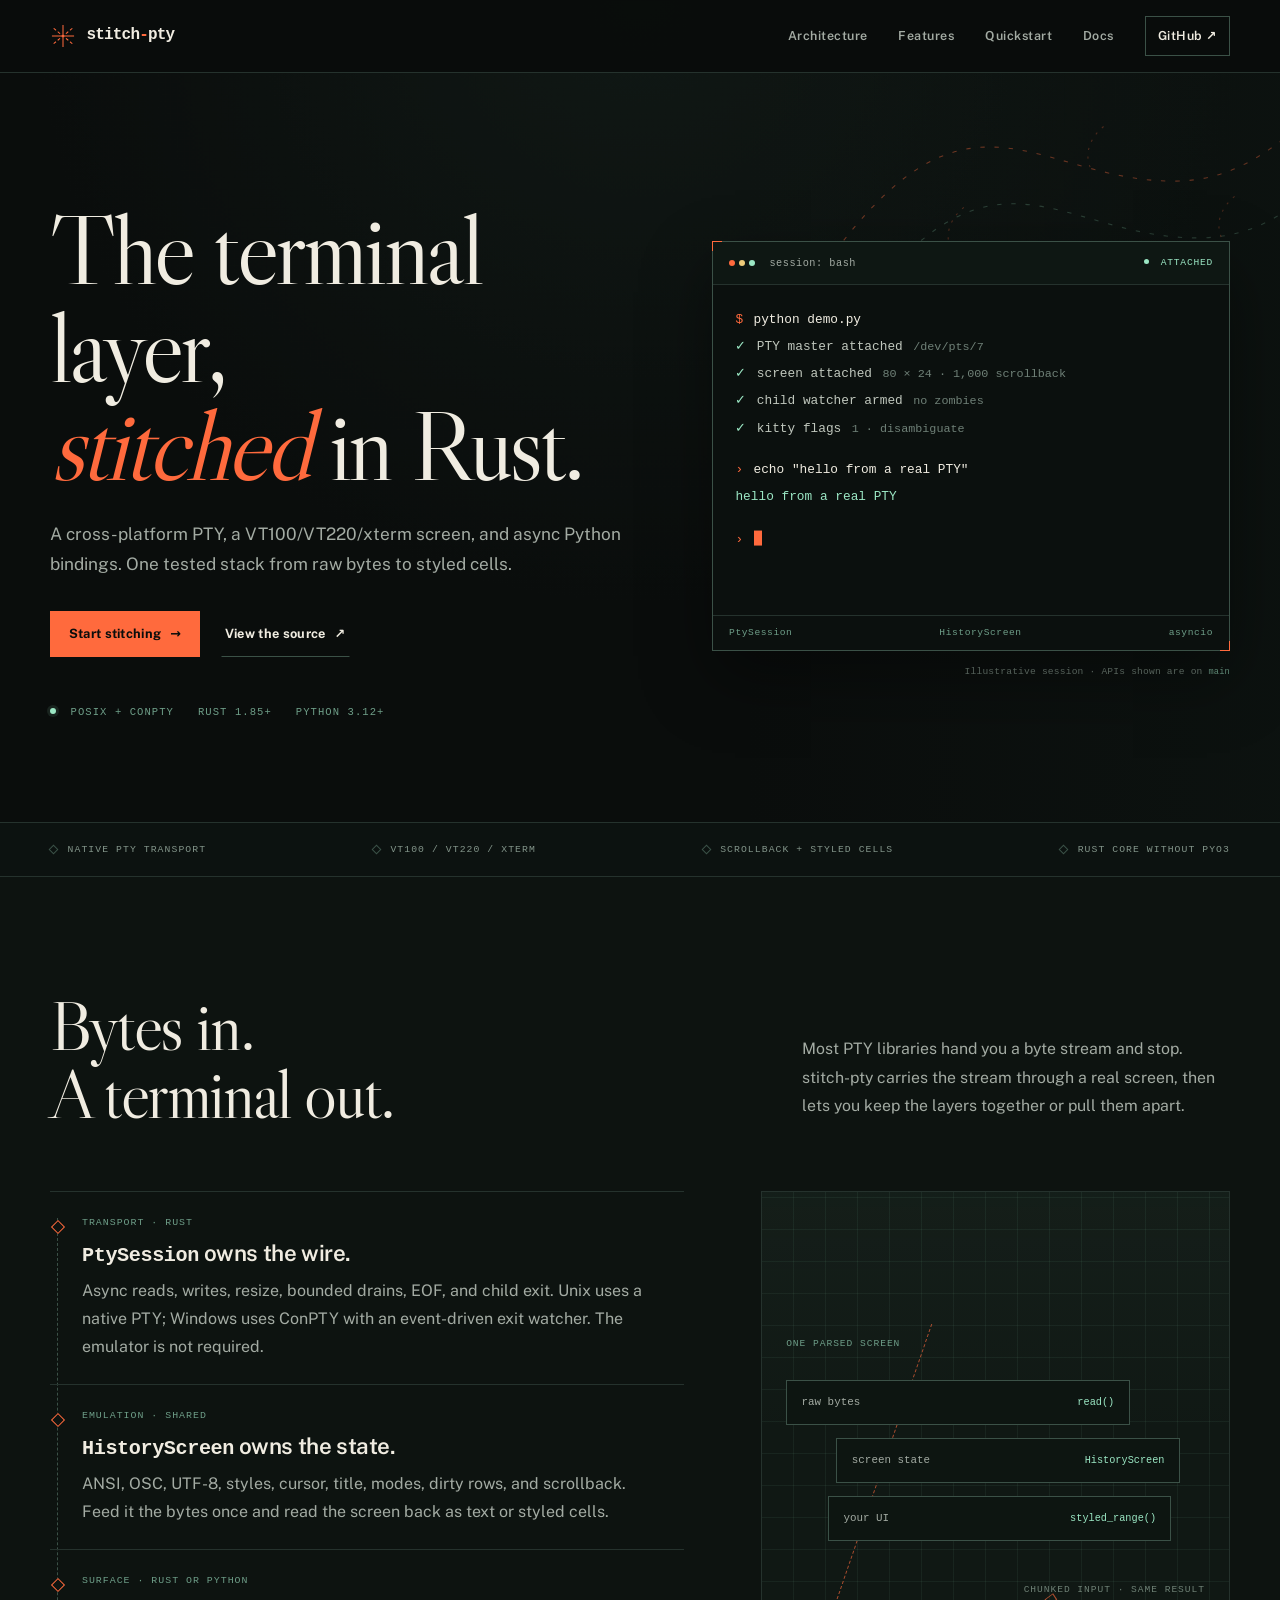
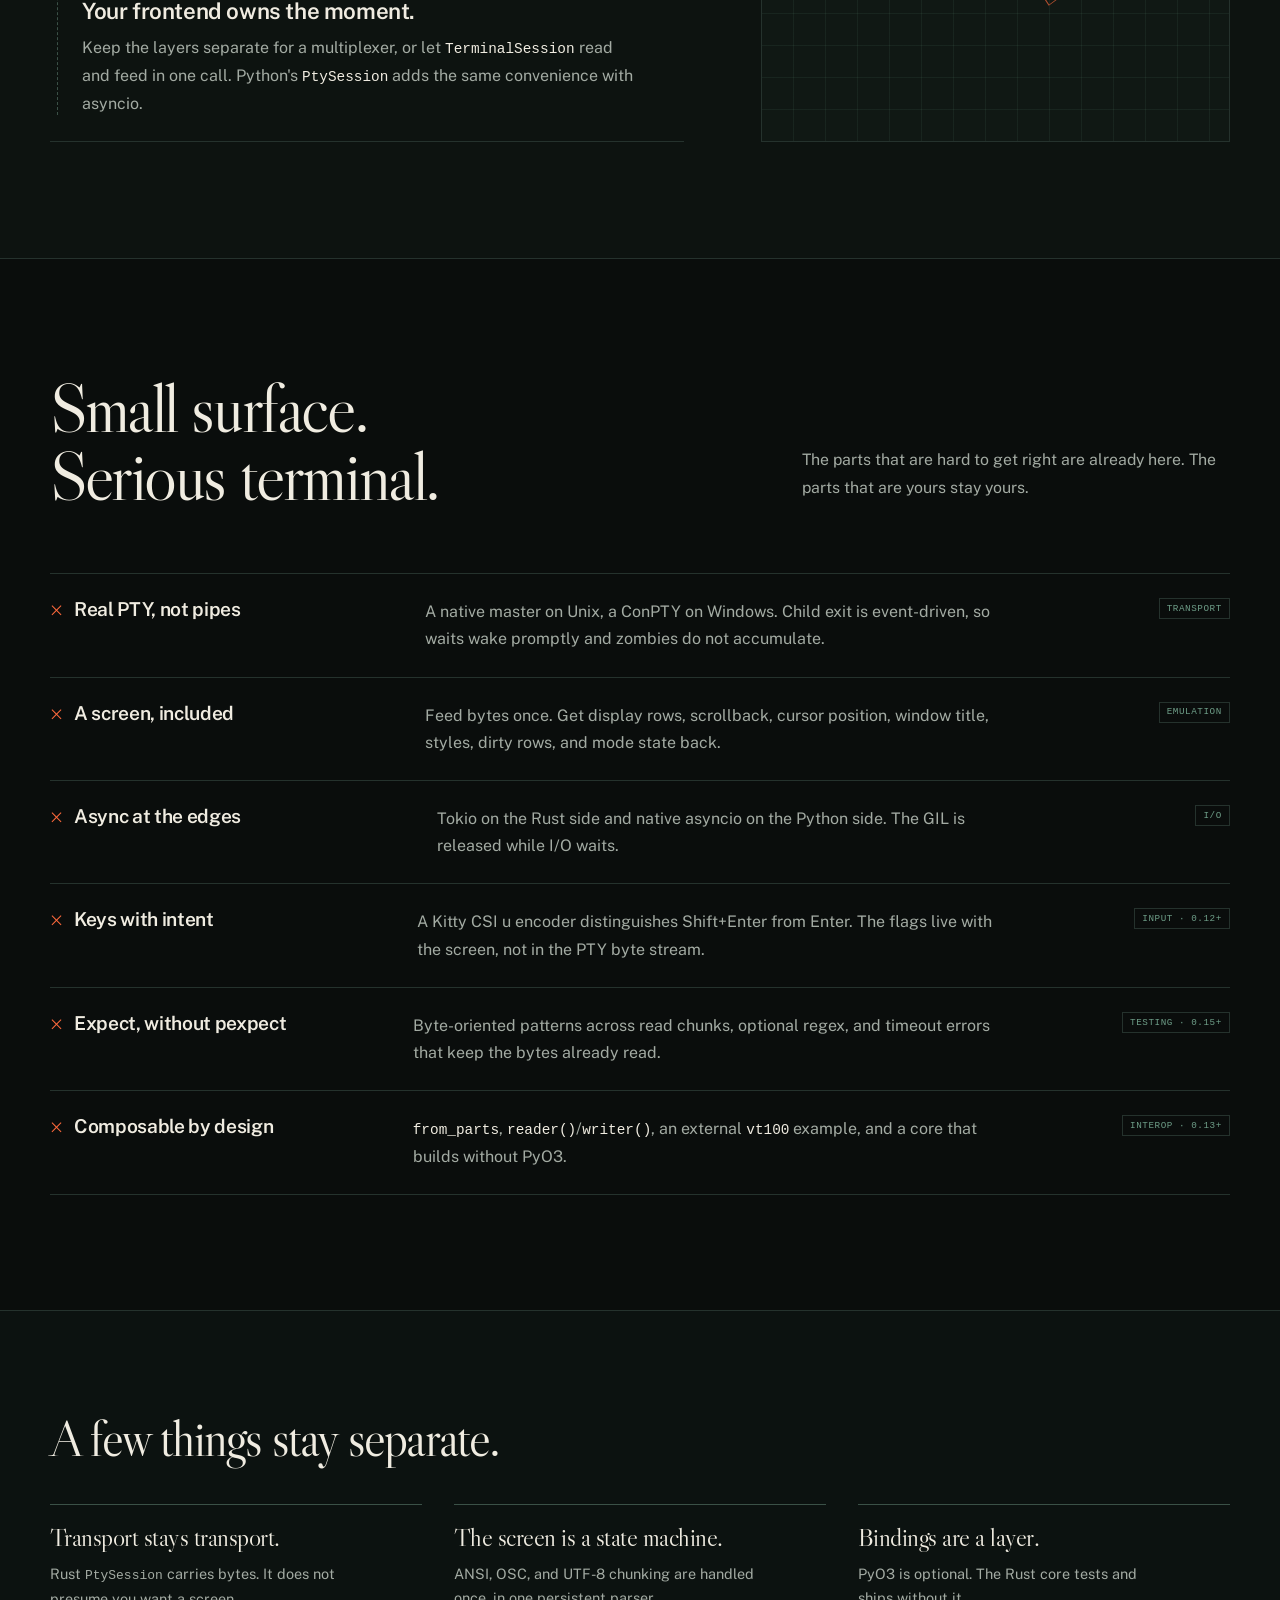
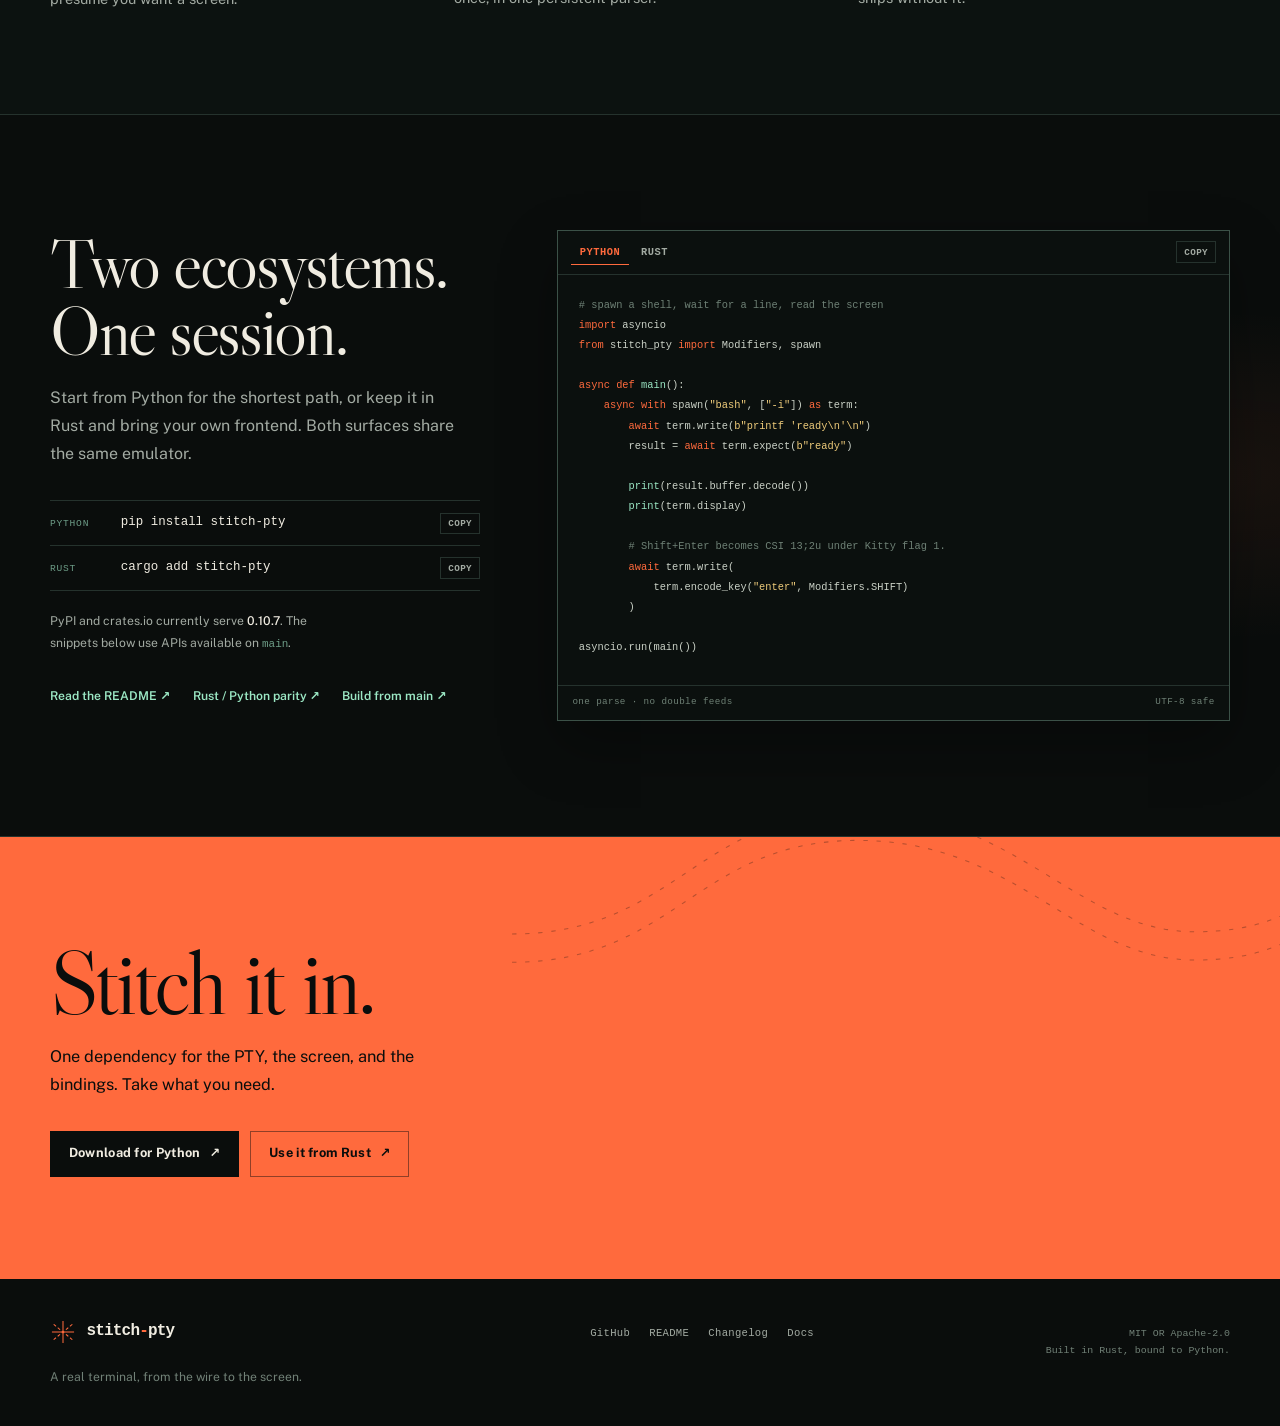
==== site/index.html @ 12a91593 "feat(site): add project website and Pages deployment" ====
<!DOCTYPE html>
<html lang="en">
<head>
  <meta charset="utf-8">
  <meta name="viewport" content="width=device-width, initial-scale=1">
  <title>stitch-pty — a real terminal in Rust and Python</title>
  <meta name="description" content="A cross-platform PTY, a VT100/VT220/xterm screen, and async Python bindings. One tested stack from raw bytes to styled cells.">
  <meta property="og:title" content="stitch-pty — a real terminal in Rust and Python">
  <meta property="og:description" content="A cross-platform PTY, a VT100/VT220/xterm screen, and async Python bindings. One tested stack from raw bytes to styled cells.">
  <meta property="og:type" content="website">
  <meta property="og:url" content="https://opticswolf.github.io/stitch-pty/">
  <meta name="theme-color" content="#0a0d0c">
  <link rel="icon" href="favicon.svg" type="image/svg+xml">
  <link rel="preconnect" href="https://fonts.googleapis.com">
  <link rel="preconnect" href="https://fonts.gstatic.com" crossorigin>
  <link href="https://fonts.googleapis.com/css2?family=Libre+Caslon+Display&amp;family=Public+Sans:wght@300;400;500;600;700&amp;display=swap" rel="stylesheet">
  <link rel="stylesheet" href="styles.css">
</head>
<body>
  <a class="skip-link" href="#main">Skip to content</a>

  <header class="site-header">
    <div class="wrap header-inner">
      <a class="brand" href="#top" aria-label="stitch-pty home">
        <svg class="brand-mark" viewBox="0 0 32 32" aria-hidden="true">
          <path d="M5 7 27 25M27 7 5 25" />
          <path d="M16 3v26M3 16h26" />
        </svg>
        <span class="brand-name">stitch<span class="brand-sep">-</span>pty</span>
      </a>
      <nav class="primary-nav" aria-label="Primary">
        <a href="#architecture">Architecture</a>
        <a href="#features">Features</a>
        <a href="#quickstart">Quickstart</a>
        <a href="https://github.com/opticsWolf/stitch-pty/tree/main/docs">Docs</a>
        <a class="github-link" href="https://github.com/opticsWolf/stitch-pty">GitHub <span aria-hidden="true">↗</span></a>
      </nav>
    </div>
  </header>

  <main id="main">
    <section class="hero" id="top">
      <div class="hero-stitch" aria-hidden="true">
        <svg viewBox="0 0 680 760" fill="none">
          <path d="M680 46C560 46 538 154 430 154S260 74 162 170 48 390 8 452" />
          <path d="M680 98C580 98 562 206 452 206S282 126 184 222 70 442 30 504" />
          <path d="M648 28c-12 10-18 24-12 38M592 100c-12 10-18 24-12 38M486 168c-12 10-18 24-12 38M366 104c-12 10-18 24-12 38M238 178c-12 10-18 24-12 38M126 286c-12 10-18 24-12 38M64 430c-12 10-18 24-12 38" />
        </svg>
      </div>

      <div class="wrap hero-grid">
        <div class="hero-copy">
          <h1>The terminal layer,<br><em>stitched</em> in Rust.</h1>
          <p class="hero-lede">
            A cross-platform PTY, a VT100/VT220/xterm screen, and async Python
            bindings. One tested stack from raw bytes to styled cells.
          </p>
          <div class="hero-actions">
            <a class="button button-primary" href="#quickstart">Start stitching <span aria-hidden="true">→</span></a>
            <a class="button button-quiet" href="https://github.com/opticsWolf/stitch-pty">View the source <span aria-hidden="true">↗</span></a>
          </div>
          <div class="hero-meta">
            <span><i class="signal" aria-hidden="true"></i> POSIX + ConPTY</span>
            <span>Rust 1.85+</span>
            <span>Python 3.12+</span>
          </div>
        </div>

        <div class="hero-demo">
          <div class="terminal">
            <div class="terminal-top">
              <span class="terminal-dots" aria-hidden="true"><i></i><i></i><i></i></span>
              <span class="terminal-title">session: bash</span>
              <span class="terminal-state"><i class="live-dot" aria-hidden="true"></i> attached</span>
            </div>
            <div class="terminal-body">
              <p><span class="prompt">$</span> <span class="cmd">python demo.py</span></p>
              <p class="output"><span class="ok">✓</span> PTY master attached <span class="dim">/dev/pts/7</span></p>
              <p class="output"><span class="ok">✓</span> screen attached <span class="dim">80 × 24 · 1,000 scrollback</span></p>
              <p class="output"><span class="ok">✓</span> child watcher armed <span class="dim">no zombies</span></p>
              <p class="output"><span class="ok">✓</span> kitty flags <span class="dim">1 · disambiguate</span></p>
              <p class="command"><span class="prompt">›</span> <span class="cmd">echo "hello from a real PTY"</span></p>
              <p class="output"><span class="success">hello from a real PTY</span></p>
              <p class="command"><span class="prompt">›</span> <span class="cursor" aria-hidden="true"></span></p>
            </div>
            <div class="terminal-foot">
              <span>PtySession</span>
              <span>HistoryScreen</span>
              <span>asyncio</span>
            </div>
          </div>
          <p class="terminal-caption">Illustrative session · APIs shown are on <code>main</code></p>
        </div>
      </div>
    </section>

    <section class="proof" aria-label="Project facts">
      <div class="wrap proof-inner">
        <span>Native PTY transport</span>
        <span>VT100 / VT220 / xterm</span>
        <span>Scrollback + styled cells</span>
        <span>Rust core without PyO3</span>
      </div>
    </section>

    <section class="section architecture" id="architecture">
      <div class="wrap">
        <div class="section-head">
          <h2>Bytes in.<br>A terminal out.</h2>
          <p>
            Most PTY libraries hand you a byte stream and stop. stitch-pty
            carries the stream through a real screen, then lets you keep the
            layers together or pull them apart.
          </p>
        </div>

        <div class="architecture-grid">
          <div class="layer-stack">
            <article class="layer">
              <span class="layer-meta">Transport · Rust</span>
              <h3><code>PtySession</code> owns the wire.</h3>
              <p>
                Async reads, writes, resize, bounded drains, EOF, and child
                exit. Unix uses a native PTY; Windows uses ConPTY with an
                event-driven exit watcher. The emulator is not required.
              </p>
            </article>
            <article class="layer">
              <span class="layer-meta">Emulation · shared</span>
              <h3><code>HistoryScreen</code> owns the state.</h3>
              <p>
                ANSI, OSC, UTF-8, styles, cursor, title, modes, dirty rows, and
                scrollback. Feed it the bytes once and read the screen back as
                text or styled cells.
              </p>
            </article>
            <article class="layer">
              <span class="layer-meta">Surface · Rust or Python</span>
              <h3>Your frontend owns the moment.</h3>
              <p>
                Keep the layers separate for a multiplexer, or let
                <code>TerminalSession</code> read and feed in one call. Python's
                <code>PtySession</code> adds the same convenience with asyncio.
              </p>
            </article>
          </div>

          <div class="diagram" aria-hidden="true">
            <span class="diagram-label">one parsed screen</span>
            <div class="diagram-node node-a"><span>raw bytes</span><code>read()</code></div>
            <div class="diagram-node node-b"><span>screen state</span><code>HistoryScreen</code></div>
            <div class="diagram-node node-c"><span>your UI</span><code>styled_range()</code></div>
            <div class="diagram-stitch"></div>
            <span class="diagram-note">chunked input · same result</span>
          </div>
        </div>
      </div>
    </section>

    <section class="section features" id="features">
      <div class="wrap">
        <div class="section-head">
          <h2>Small surface.<br>Serious terminal.</h2>
          <p>
            The parts that are hard to get right are already here. The parts
            that are yours stay yours.
          </p>
        </div>

        <div class="ledger">
          <article class="feature">
            <h3><i class="stitch-mark" aria-hidden="true"></i> Real PTY, not pipes</h3>
            <p>
              A native master on Unix, a ConPTY on Windows. Child exit is
              event-driven, so waits wake promptly and zombies do not
              accumulate.
            </p>
            <span class="feature-tag">transport</span>
          </article>
          <article class="feature">
            <h3><i class="stitch-mark" aria-hidden="true"></i> A screen, included</h3>
            <p>
              Feed bytes once. Get display rows, scrollback, cursor position,
              window title, styles, dirty rows, and mode state back.
            </p>
            <span class="feature-tag">emulation</span>
          </article>
          <article class="feature">
            <h3><i class="stitch-mark" aria-hidden="true"></i> Async at the edges</h3>
            <p>
              Tokio on the Rust side and native asyncio on the Python side.
              The GIL is released while I/O waits.
            </p>
            <span class="feature-tag">I/O</span>
          </article>
          <article class="feature">
            <h3><i class="stitch-mark" aria-hidden="true"></i> Keys with intent</h3>
            <p>
              A Kitty CSI u encoder distinguishes Shift+Enter from Enter. The
              flags live with the screen, not in the PTY byte stream.
            </p>
            <span class="feature-tag">input · 0.12+</span>
          </article>
          <article class="feature">
            <h3><i class="stitch-mark" aria-hidden="true"></i> Expect, without pexpect</h3>
            <p>
              Byte-oriented patterns across read chunks, optional regex, and
              timeout errors that keep the bytes already read.
            </p>
            <span class="feature-tag">testing · 0.15+</span>
          </article>
          <article class="feature">
            <h3><i class="stitch-mark" aria-hidden="true"></i> Composable by design</h3>
            <p>
              <code>from_parts</code>, <code>reader()</code>/<code>writer()</code>,
              an external <code>vt100</code> example, and a core that builds
              without PyO3.
            </p>
            <span class="feature-tag">interop · 0.13+</span>
          </article>
        </div>
      </div>
    </section>

    <section class="principles" aria-labelledby="principles-title">
      <div class="wrap">
        <h2 class="principles-title" id="principles-title">A few things stay separate.</h2>
        <div class="principles-grid">
          <article>
            <h3>Transport stays transport.</h3>
            <p>Rust <code>PtySession</code> carries bytes. It does not presume you want a screen.</p>
          </article>
          <article>
            <h3>The screen is a state machine.</h3>
            <p>ANSI, OSC, and UTF-8 chunking are handled once, in one persistent parser.</p>
          </article>
          <article>
            <h3>Bindings are a layer.</h3>
            <p>PyO3 is optional. The Rust core tests and ships without it.</p>
          </article>
        </div>
      </div>
    </section>

    <section class="section quickstart" id="quickstart">
      <div class="wrap">
        <div class="quickstart-layout">
          <div class="quickstart-copy">
            <h2>Two ecosystems.<br>One session.</h2>
            <p>
              Start from Python for the shortest path, or keep it in Rust and
              bring your own frontend. Both surfaces share the same emulator.
            </p>

            <div class="install-list">
              <div class="install-row">
                <span>Python</span>
                <code id="install-python">pip install stitch-pty</code>
                <button class="copy-button" type="button" data-copy-target="install-python">Copy</button>
              </div>
              <div class="install-row">
                <span>Rust</span>
                <code id="install-rust">cargo add stitch-pty</code>
                <button class="copy-button" type="button" data-copy-target="install-rust">Copy</button>
              </div>
            </div>

            <p class="version-note">
              PyPI and crates.io currently serve <strong>0.10.7</strong>. The
              snippets below use APIs available on <code>main</code>.
            </p>

            <div class="quick-links">
              <a href="https://github.com/opticsWolf/stitch-pty#readme">Read the README <span aria-hidden="true">↗</span></a>
              <a href="https://github.com/opticsWolf/stitch-pty/blob/main/docs/PARITY.md">Rust / Python parity <span aria-hidden="true">↗</span></a>
              <a href="https://github.com/opticsWolf/stitch-pty/blob/main/README.md#building-from-source">Build from main <span aria-hidden="true">↗</span></a>
            </div>
          </div>

          <div class="code-card">
            <div class="code-toolbar">
              <div class="code-tabs" role="tablist" aria-label="Language">
                <button type="button" role="tab" id="tab-python" aria-selected="true" aria-controls="panel-python" tabindex="0">Python</button>
                <button type="button" role="tab" id="tab-rust" aria-selected="false" aria-controls="panel-rust" tabindex="-1">Rust</button>
              </div>
              <button class="copy-button code-copy" type="button" data-copy-target="panel-python">Copy</button>
            </div>

            <div class="code-panel" id="panel-python" role="tabpanel" aria-labelledby="tab-python">
<pre><code><span class="code-comment"># spawn a shell, wait for a line, read the screen</span>
<span class="code-key">import</span> asyncio
<span class="code-key">from</span> stitch_pty <span class="code-key">import</span> Modifiers, spawn

<span class="code-key">async def</span> <span class="code-fn">main</span>():
    <span class="code-key">async with</span> spawn(<span class="code-str">"bash"</span>, [<span class="code-str">"-i"</span>]) <span class="code-key">as</span> term:
        <span class="code-key">await</span> term.write(<span class="code-str">b"printf 'ready\n'\n"</span>)
        result = <span class="code-key">await</span> term.expect(<span class="code-str">b"ready"</span>)

        <span class="code-fn">print</span>(result.buffer.decode())
        <span class="code-fn">print</span>(term.display)

        <span class="code-comment"># Shift+Enter becomes CSI 13;2u under Kitty flag 1.</span>
        <span class="code-key">await</span> term.write(
            term.encode_key(<span class="code-str">"enter"</span>, Modifiers.SHIFT)
        )

asyncio.run(main())</code></pre>
            </div>

            <div class="code-panel" id="panel-rust" role="tabpanel" aria-labelledby="tab-rust" hidden>
<pre><code><span class="code-comment">// one type owns the PTY and one screen</span>
<span class="code-key">use</span> stitch_pty::{TerminalSession, Winsize};
<span class="code-key">use</span> std::time::Duration;

#[tokio::main]
<span class="code-key">async fn</span> <span class="code-fn">main</span>() -&gt; Result&lt;(), Box&lt;dyn std::error::Error&gt;&gt; {
    <span class="code-key">let mut</span> term = TerminalSession::spawn(
        <span class="code-str">"bash"</span>,
        &amp;[<span class="code-str">"-i"</span>.into()],
        Some(Winsize::new(<span class="code-num">24</span>, <span class="code-num">80</span>, <span class="code-num">0</span>, <span class="code-num">0</span>)),
        <span class="code-key">None</span>,
        <span class="code-num">1_000</span>,
    ).<span class="code-key">await</span>?;

    <span class="code-key">let mut</span> buf = [<span class="code-num">0u8</span>; <span class="code-num">4096</span>];
    <span class="code-key">let</span> _ = term.read_timeout(&amp;<span class="code-key">mut</span> buf, Duration::from_secs(<span class="code-num">1</span>)).<span class="code-key">await</span>?;

    <span class="code-fn">println!</span>(<span class="code-str">"{}"</span>, term.display().join(<span class="code-str">"\n"</span>));
    <span class="code-key">Ok</span>(())
}</code></pre>
            </div>

            <div class="code-foot">
              <span>one parse · no double feeds</span>
              <span>UTF-8 safe</span>
            </div>
          </div>
        </div>
      </div>
    </section>

    <section class="closing">
      <div class="closing-stitch" aria-hidden="true">
        <svg viewBox="0 0 800 220" fill="none">
          <path d="M0 170C150 170 170 58 318 58s200 110 310 110 120-62 172-62" />
          <path d="M0 196C150 196 170 84 318 84s200 110 310 110 120-62 172-62" />
        </svg>
      </div>
      <div class="wrap closing-inner">
        <h2>Stitch it in.</h2>
        <p>
          One dependency for the PTY, the screen, and the bindings.
          Take what you need.
        </p>
        <div class="closing-actions">
          <a class="button button-dark" href="https://pypi.org/project/stitch-pty/">Download for Python <span aria-hidden="true">↗</span></a>
          <a class="button button-outline-dark" href="https://crates.io/crates/stitch-pty">Use it from Rust <span aria-hidden="true">↗</span></a>
        </div>
      </div>
    </section>
  </main>

  <footer class="site-footer">
    <div class="wrap footer-grid">
      <div class="footer-brand">
        <a class="brand" href="#top" aria-label="stitch-pty home">
          <svg class="brand-mark" viewBox="0 0 32 32" aria-hidden="true">
            <path d="M5 7 27 25M27 7 5 25" />
            <path d="M16 3v26M3 16h26" />
          </svg>
          <span class="brand-name">stitch<span class="brand-sep">-</span>pty</span>
        </a>
        <p>A real terminal, from the wire to the screen.</p>
      </div>
      <nav class="footer-links" aria-label="Footer">
        <a href="https://github.com/opticsWolf/stitch-pty">GitHub</a>
        <a href="https://github.com/opticsWolf/stitch-pty/blob/main/README.md">README</a>
        <a href="https://github.com/opticsWolf/stitch-pty/blob/main/CHANGELOG.md">Changelog</a>
        <a href="https://github.com/opticsWolf/stitch-pty/tree/main/docs">Docs</a>
      </nav>
      <p class="footer-legal">MIT OR Apache-2.0<br><span>Built in Rust, bound to Python.</span></p>
    </div>
  </footer>

  <script src="app.js"></script>
</body>
</html>
---- site/styles.css ----
:root {
  --ink: #0a0d0c;
  --ink-2: #0d1310;
  --panel: #101814;
  --panel-2: #0b100e;
  --line: #25322d;
  --line-bright: #3b5147;
  --text: #f0ece1;
  --muted: #a3aba3;
  --orange: #ff6a3d;
  --orange-dark: #d94d26;
  --mint: #9be7c4;
  --mint-dim: #6e9e88;
  --yellow: #eecb7a;
  --serif: "Libre Caslon Display", "Iowan Old Style", "Palatino Linotype", Georgia, serif;
  --sans: "Public Sans", "Avenir Next", "Segoe UI", system-ui, sans-serif;
  --mono: "Cascadia Code", "SFMono-Regular", Consolas, "Liberation Mono", monospace;
  --wrap: 1180px;
  --ease: cubic-bezier(.16, 1, .3, 1);
}

* { box-sizing: border-box; }

html {
  scroll-behavior: smooth;
  background: var(--ink);
}

[id] { scroll-margin-top: 92px; }

body {
  margin: 0;
  color: var(--text);
  background:
    radial-gradient(circle at 50% 0%, rgba(45, 74, 61, .18), transparent 38rem),
    var(--ink);
  font-family: var(--sans);
  font-size: 16px;
  line-height: 1.6;
  -webkit-font-smoothing: antialiased;
  text-rendering: optimizeLegibility;
}

body::before {
  position: fixed;
  z-index: -1;
  inset: 0;
  content: "";
  opacity: .2;
  pointer-events: none;
  background-image: radial-gradient(rgba(240, 236, 225, .35) .6px, transparent .6px);
  background-size: 24px 24px;
  mask-image: linear-gradient(to bottom, #000, transparent 75%);
}

::selection {
  color: var(--ink);
  background: var(--orange);
}

a {
  color: inherit;
  text-decoration-thickness: 1px;
  text-underline-offset: .22em;
}

a:hover { color: var(--mint); }

:focus-visible {
  outline: 2px solid var(--mint);
  outline-offset: 4px;
}

button,
a { -webkit-tap-highlight-color: transparent; }

h1, h2, h3, p { margin-top: 0; }

h1, h2, h3 {
  text-wrap: balance;
}

h1, h2 {
  font-family: var(--serif);
  font-weight: 400;
  letter-spacing: -.035em;
  line-height: .98;
}

h2 {
  max-width: 12ch;
  margin-bottom: 1.2rem;
  font-size: clamp(2.6rem, 5.4vw, 5rem);
}

h3 {
  margin-bottom: .55rem;
  font-size: clamp(1.12rem, 1.5vw, 1.35rem);
  font-weight: 600;
  line-height: 1.2;
  letter-spacing: -.018em;
}

code, pre {
  font-family: var(--mono);
}

code {
  font-size: .9em;
}

.wrap {
  width: min(var(--wrap), calc(100% - 3rem));
  margin-inline: auto;
}

.skip-link {
  position: fixed;
  opacity: 0;
  z-index: 100;
  top: .8rem;
  left: .8rem;
  padding: .65rem .9rem;
  color: var(--ink);
  background: var(--mint);
  font: 600 .8rem/1 var(--sans);
  transform: translateY(-160%);
  transition: transform .2s var(--ease);
}

.skip-link:focus {
  color: var(--ink);
  opacity: 1;
  transform: translateY(0);
}

/* Header */

.site-header {
  position: sticky;
  z-index: 30;
  top: 0;
  border-bottom: 1px solid var(--line);
  background: rgba(10, 13, 12, .96);
}

.header-inner {
  display: flex;
  align-items: center;
  justify-content: space-between;
  min-height: 72px;
  gap: 2rem;
}

.brand {
  display: inline-flex;
  white-space: nowrap;
  align-items: center;
  gap: .65rem;
  color: var(--text);
  text-decoration: none;
}

.brand:hover { color: var(--text); }

.brand-mark {
  width: 26px;
  height: 26px;
  overflow: visible;
  fill: none;
  stroke: var(--orange);
  stroke-linecap: square;
  stroke-width: 1.25;
}

.brand-mark path:first-child { stroke-dasharray: 2.5 4; }

.brand-name {
  font-family: var(--mono);
  font-size: 1rem;
  font-weight: 600;
  letter-spacing: -.05em;
}

.brand-sep { color: var(--orange); }

.primary-nav {
  display: flex;
  align-items: center;
  gap: clamp(1rem, 2.4vw, 2rem);
  color: var(--muted);
  font-size: .78rem;
  font-weight: 600;
  letter-spacing: .04em;
}

.primary-nav a {
  text-decoration: none;
}

.primary-nav a:hover { color: var(--text); }

.github-link {
  padding: .55rem .75rem;
  white-space: nowrap;
  border: 1px solid var(--line-bright);
  color: var(--text) !important;
  transition: border-color .2s, background .2s;
}

.github-link:hover {
  border-color: var(--mint);
  background: rgba(155, 231, 196, .07);
}

/* Hero */

.hero {
  position: relative;
  overflow: hidden;
  padding: clamp(4.5rem, 10vw, 8rem) 0 clamp(4rem, 8vw, 7rem);
  border-bottom: 1px solid var(--line);
}

.hero::after {
  position: absolute;
  top: 0;
  right: 0;
  width: 42%;
  height: 100%;
  content: "";
  pointer-events: none;
  background: linear-gradient(90deg, transparent, rgba(21, 39, 31, .18));
}

.hero-stitch {
  position: absolute;
  z-index: 0;
  top: -8%;
  right: -13%;
  width: min(58vw, 760px);
  opacity: .42;
  pointer-events: none;
}

.hero-stitch svg {
  width: 100%;
  height: auto;
  fill: none;
  stroke: var(--orange);
  stroke-width: 1;
  stroke-dasharray: 4 9;
}

.hero-stitch path:nth-child(2) { stroke: var(--mint); opacity: .55; }
.hero-stitch path:nth-child(3) { stroke-dasharray: 2 6; opacity: .7; }

.hero-grid {
  position: relative;
  z-index: 1;
  display: grid;
  grid-template-columns: minmax(0, 1.05fr) minmax(360px, .95fr);
  align-items: center;
  gap: clamp(3rem, 7vw, 7rem);
}

.hero-copy {
  max-width: 680px;
  min-width: 0;
}

.hero-grid > *,
.architecture-grid > *,
.quickstart-layout > *,
.section-head > * {
  min-width: 0;
}

h1 {
  max-width: 12ch;
  margin-bottom: 1.5rem;
  font-size: clamp(3.7rem, 7.8vw, 7.1rem);
}

h1 em {
  color: var(--orange);
  font-style: italic;
}

.hero-lede {
  max-width: 53ch;
  margin-bottom: 2rem;
  color: var(--muted);
  font-size: clamp(1rem, 1.35vw, 1.16rem);
  line-height: 1.75;
}

.hero-actions {
  display: flex;
  flex-wrap: wrap;
  align-items: center;
  gap: .85rem 1.3rem;
  margin-bottom: 3rem;
}

.button {
  display: inline-flex;
  align-items: center;
  justify-content: center;
  min-height: 46px;
  gap: .55rem;
  padding: .85rem 1.1rem;
  border: 1px solid transparent;
  font-size: .8rem;
  font-weight: 700;
  letter-spacing: .025em;
  line-height: 1;
  text-decoration: none;
  transition: transform .2s var(--ease), background .2s, border-color .2s, color .2s;
}

.button:hover {
  transform: translateY(-2px);
}

.button-primary {
  color: var(--ink);
  background: var(--orange);
}

.button-primary:hover {
  color: var(--ink);
  background: #ff855f;
}

.button-quiet {
  padding-inline: .2rem;
  color: var(--text);
  border-bottom: 1px solid var(--line-bright);
}

.button-quiet:hover {
  color: var(--mint);
  border-color: var(--mint);
}

.hero-meta {
  display: flex;
  flex-wrap: wrap;
  gap: .7rem 1.5rem;
  color: var(--mint-dim);
  font-family: var(--mono);
  font-size: .66rem;
  letter-spacing: .1em;
  line-height: 1.4;
  text-transform: uppercase;
}

.signal {
  display: inline-block;
  width: 6px;
  height: 6px;
  margin-right: .45rem;
  border-radius: 50%;
  background: var(--mint);
  box-shadow: 0 0 0 3px rgba(155, 231, 196, .1);
  vertical-align: .08em;
}

/* Terminal */

.hero-demo {
  position: relative;
}

.terminal {
  position: relative;
  border: 1px solid var(--line-bright);
  background: var(--panel-2);
  box-shadow: 0 28px 65px rgba(0, 0, 0, .38);
}

.terminal::before,
.terminal::after {
  position: absolute;
  width: 9px;
  height: 9px;
  content: "";
  border-color: var(--orange);
  border-style: solid;
  pointer-events: none;
}

.terminal::before {
  top: -1px;
  left: -1px;
  border-width: 1px 0 0 1px;
}

.terminal::after {
  right: -1px;
  bottom: -1px;
  border-width: 0 1px 1px 0;
}

.terminal-top {
  display: flex;
  align-items: center;
  min-height: 43px;
  gap: .9rem;
  padding: 0 1rem;
  border-bottom: 1px solid var(--line);
  background: #0e1713;
  font-family: var(--mono);
  font-size: .64rem;
  letter-spacing: .05em;
}

.terminal-dots {
  display: flex;
  gap: 4px;
}

.terminal-dots i {
  display: block;
  width: 6px;
  height: 6px;
  border-radius: 50%;
  background: var(--line-bright);
}

.terminal-dots i:first-child { background: var(--orange); }
.terminal-dots i:nth-child(2) { background: var(--yellow); }
.terminal-dots i:last-child { background: var(--mint); }

.terminal-title {
  flex: 1;
  color: var(--muted);
}

.terminal-state {
  color: var(--mint);
  font-size: .6rem;
  letter-spacing: .08em;
  text-transform: uppercase;
}

.live-dot {
  display: inline-block;
  width: 5px;
  height: 5px;
  margin-right: .35rem;
  border-radius: 50%;
  background: var(--mint);
  vertical-align: .08em;
}

.terminal-body {
  min-height: 330px;
  padding: 1.5rem 1.4rem 1.7rem;
  font-family: var(--mono);
  font-size: clamp(.73rem, 1vw, .86rem);
  line-height: 1.75;
}

.terminal-body p {
  display: flex;
  flex-wrap: wrap;
  align-items: baseline;
  gap: .15rem .65rem;
  margin: 0 0 .3rem;
}

.terminal-body .output {
  color: #c0c7bd;
}

.prompt {
  flex: 0 0 auto;
  color: var(--orange);
}

.cmd { color: var(--text); }

.dim {
  color: #6f8077;
  font-size: .92em;
}

.ok {
  flex: 0 0 auto;
  color: var(--mint);
}

.success {
  color: var(--mint);
}

.terminal-body .command {
  margin-top: 1.2rem;
}

.terminal-body .command:first-child { margin-top: 0; }

.cursor {
  display: inline-block;
  width: .64em;
  height: 1.16em;
  background: var(--orange);
  transform: translateY(.2em);
  animation: blink 1.15s step-end infinite;
}

@keyframes blink {
  0%, 48% { opacity: 1; }
  49%, 100% { opacity: 0; }
}

.terminal-foot {
  display: flex;
  justify-content: space-between;
  gap: .7rem;
  padding: .6rem 1rem;
  border-top: 1px solid var(--line);
  color: var(--mint-dim);
  font-family: var(--mono);
  font-size: .6rem;
  letter-spacing: .06em;
}

.terminal-caption {
  margin: .8rem 0 0;
  color: #6e7d74;
  font-family: var(--mono);
  font-size: .6rem;
  letter-spacing: .02em;
  text-align: right;
}

.terminal-caption code {
  color: var(--mint-dim);
}

/* Proof rail */

.proof {
  border-bottom: 1px solid var(--line);
  background: #0c1210;
}

.proof-inner {
  display: flex;
  flex-wrap: wrap;
  justify-content: space-between;
  gap: .6rem 1.5rem;
  padding: 1.15rem 0;
  color: #83958a;
  font-family: var(--mono);
  font-size: .61rem;
  letter-spacing: .11em;
  text-transform: uppercase;
}

.proof-inner span {
  position: relative;
  padding-left: 1.1rem;
}

.proof-inner span::before {
  position: absolute;
  top: .45em;
  left: 0;
  width: 5px;
  height: 5px;
  content: "";
  border: 1px solid var(--line-bright);
  transform: rotate(45deg);
}

/* Section scaffolding */

.section {
  padding: clamp(5rem, 9vw, 8rem) 0;
}

.section-head {
  display: grid;
  grid-template-columns: minmax(0, 1.1fr) minmax(260px, .7fr);
  align-items: end;
  gap: 2rem 5rem;
  margin-bottom: clamp(2.5rem, 5vw, 4rem);
}

.section-head h2 { margin-bottom: 0; }

.section-head p {
  max-width: 48ch;
  margin: 0 0 .4rem;
  color: var(--muted);
  font-size: .99rem;
  line-height: 1.8;
}

/* Architecture */

.architecture {
  border-bottom: 1px solid var(--line);
  background: var(--ink-2);
}

.architecture-grid {
  display: grid;
  grid-template-columns: minmax(0, 1.15fr) minmax(300px, .85fr);
  gap: clamp(2.5rem, 6vw, 6rem);
  align-items: stretch;
}

.layer-stack {
  position: relative;
}

.layer-stack::before {
  position: absolute;
  top: 1.7rem;
  bottom: 1.7rem;
  left: .42rem;
  content: "";
  border-left: 1px dashed var(--line-bright);
}

.layer {
  position: relative;
  padding: 1.45rem 0 1.45rem 2rem;
  border-top: 1px solid var(--line);
}

.layer:last-child { border-bottom: 1px solid var(--line); }

.layer::before {
  position: absolute;
  top: 1.85rem;
  left: .16rem;
  width: 8px;
  height: 8px;
  content: "";
  border: 1px solid var(--orange);
  background: var(--ink-2);
  transform: rotate(45deg);
}

.layer-meta {
  display: block;
  margin-bottom: .55rem;
  color: var(--mint-dim);
  font-family: var(--mono);
  font-size: .62rem;
  letter-spacing: .1em;
  text-transform: uppercase;
}

.layer h3 {
  margin-bottom: .55rem;
  font-size: 1.4rem;
}

.layer p {
  max-width: 56ch;
  margin: 0;
  color: var(--muted);
  line-height: 1.75;
}

.layer p code {
  color: var(--text);
}

.diagram {
  position: relative;
  display: flex;
  flex-direction: column;
  justify-content: center;
  min-height: 390px;
  padding: 2rem 1.5rem;
  overflow: hidden;
  border: 1px solid var(--line);
  background:
    linear-gradient(rgba(155, 231, 196, .03), transparent 45%),
    repeating-linear-gradient(0deg, transparent 0 31px, rgba(155, 231, 196, .06) 31px 32px),
    repeating-linear-gradient(90deg, transparent 0 31px, rgba(155, 231, 196, .06) 31px 32px),
    var(--panel);
}

.diagram-label,
.diagram-note {
  position: relative;
  z-index: 2;
  color: var(--mint-dim);
  font-family: var(--mono);
  font-size: .6rem;
  letter-spacing: .1em;
  text-transform: uppercase;
}

.diagram-label { margin-bottom: 1.8rem; }

.diagram-note {
  margin-top: 1.8rem;
  color: #6e8075;
  text-align: right;
}

.diagram-node {
  position: relative;
  z-index: 2;
  display: flex;
  align-items: baseline;
  justify-content: space-between;
  gap: 1rem;
  width: 82%;
  margin: 0 0 .8rem;
  padding: .8rem .9rem;
  border: 1px solid var(--line-bright);
  background: #0d1511;
  font-family: var(--mono);
  font-size: .68rem;
}

.diagram-node span {
  color: var(--muted);
}

.diagram-node code {
  color: var(--mint);
  font-size: .64rem;
}

.node-a { align-self: flex-start; }
.node-b { align-self: flex-end; margin-right: 6%; }
.node-c { align-self: flex-start; margin-left: 10%; }

.diagram-stitch {
  position: absolute;
  z-index: 1;
  top: 24%;
  right: 28%;
  bottom: 26%;
  left: 26%;
  border-left: 1px dashed var(--orange);
  transform: skewX(-19deg);
  opacity: .65;
}

.diagram-stitch::after {
  position: absolute;
  right: -4px;
  bottom: -5px;
  width: 7px;
  height: 7px;
  content: "";
  border: 1px solid var(--orange);
  transform: rotate(45deg);
}

/* Feature ledger */

.features {
  border-bottom: 1px solid var(--line);
}

.ledger {
  border-top: 1px solid var(--line);
}

.feature {
  display: grid;
  grid-template-columns: minmax(190px, .82fr) minmax(0, 1.7fr) auto;
  gap: 1rem 2.5rem;
  align-items: start;
  padding: 1.5rem 0;
  border-bottom: 1px solid var(--line);
}

.feature h3 {
  display: flex;
  align-items: baseline;
  gap: .7rem;
  margin: 0;
  font-size: clamp(1.08rem, 1.5vw, 1.28rem);
}

.feature p {
  max-width: 59ch;
  margin: 0;
  color: var(--muted);
  line-height: 1.7;
}

.feature p code { color: var(--text); }

.feature-tag {
  padding: .3rem .45rem;
  border: 1px solid var(--line);
  color: var(--mint-dim);
  font-family: var(--mono);
  font-size: .58rem;
  letter-spacing: .06em;
  line-height: 1;
  white-space: nowrap;
  text-transform: uppercase;
}

.stitch-mark {
  position: relative;
  display: inline-block;
  flex: 0 0 auto;
  width: 13px;
  height: 13px;
  transform: translateY(.04em);
}

.stitch-mark::before,
.stitch-mark::after {
  position: absolute;
  top: 6px;
  left: 0;
  width: 13px;
  height: 1px;
  content: "";
  background: var(--orange);
}

.stitch-mark::before { transform: rotate(45deg); }
.stitch-mark::after { transform: rotate(-45deg); }

/* Principles */

.principles {
  padding: clamp(4rem, 8vw, 6.5rem) 0;
  border-bottom: 1px solid var(--line);
  background: #0c1210;
}

.principles-title {
  max-width: none;
  margin-bottom: 2.5rem;
  font-size: clamp(2rem, 4vw, 3.4rem);
}

.principles-grid {
  display: grid;
  grid-template-columns: repeat(3, minmax(0, 1fr));
  gap: 2rem;
}

.principles-grid article {
  padding-top: 1.1rem;
  border-top: 1px solid var(--line-bright);
}

.principles-grid h3 {
  font-family: var(--serif);
  font-size: clamp(1.3rem, 2vw, 1.7rem);
  font-weight: 400;
  letter-spacing: -.02em;
}

.principles-grid p {
  max-width: 34ch;
  margin: 0;
  color: var(--muted);
  font-size: .9rem;
  line-height: 1.7;
}

/* Quickstart */

.quickstart {
  border-bottom: 1px solid var(--line);
  background:
    radial-gradient(ellipse at 92% 50%, rgba(255, 106, 61, .07), transparent 34rem),
    var(--ink);
}

.quickstart-layout {
  display: grid;
  grid-template-columns: minmax(270px, .78fr) minmax(0, 1.22fr);
  gap: clamp(2.5rem, 6vw, 6rem);
  align-items: start;
}

.quickstart-copy h2 { margin-bottom: 1.2rem; }

.quickstart-copy > p {
  max-width: 42ch;
  margin-bottom: 2rem;
  color: var(--muted);
  line-height: 1.75;
}

.install-list {
  margin-bottom: 1rem;
  border-top: 1px solid var(--line);
}

.install-row {
  display: grid;
  grid-template-columns: 58px minmax(0, 1fr) auto;
  align-items: center;
  gap: .8rem;
  padding: .7rem 0;
  border-bottom: 1px solid var(--line);
}

.install-row > span {
  color: var(--mint-dim);
  font-family: var(--mono);
  font-size: .6rem;
  letter-spacing: .08em;
  text-transform: uppercase;
}

.install-row code {
  overflow: hidden;
  color: var(--text);
  font-size: .78rem;
  text-overflow: ellipsis;
  white-space: nowrap;
}

.copy-button {
  padding: .32rem .45rem;
  border: 1px solid var(--line);
  color: var(--muted);
  background: transparent;
  font: 600 .58rem/1 var(--mono);
  letter-spacing: .04em;
  text-transform: uppercase;
  cursor: pointer;
  transition: color .2s, border-color .2s, background .2s;
}

.copy-button:hover {
  color: var(--ink);
  border-color: var(--mint);
  background: var(--mint);
}

.copy-button:active { transform: translateY(1px); }

.version-note {
  max-width: 42ch;
  margin: 1.2rem 0 1.5rem;
  color: #809087;
  font-size: .76rem;
  line-height: 1.65;
}

.version-note strong { color: var(--text); font-weight: 500; }
.version-note code { color: var(--mint-dim); }

.quick-links {
  display: flex;
  flex-wrap: wrap;
  gap: .6rem 1.4rem;
  font-size: .76rem;
  font-weight: 600;
}

.quick-links a {
  color: var(--mint);
  text-decoration: none;
}

.quick-links a:hover { color: var(--text); }

.code-card {
  border: 1px solid var(--line-bright);
  background: var(--panel-2);
  box-shadow: 0 24px 55px rgba(0, 0, 0, .3);
}

.code-toolbar {
  display: flex;
  align-items: center;
  justify-content: space-between;
  gap: 1rem;
  min-height: 44px;
  padding: .35rem .8rem;
  border-bottom: 1px solid var(--line);
}

.code-tabs {
  display: flex;
  gap: .2rem;
}

.code-tabs button {
  padding: .45rem .55rem;
  border: 0;
  color: var(--muted);
  background: transparent;
  font: 600 .65rem/1 var(--mono);
  letter-spacing: .05em;
  text-transform: uppercase;
  cursor: pointer;
}

.code-tabs button:hover { color: var(--text); }

.code-tabs button[aria-selected="true"] {
  color: var(--orange);
  box-shadow: inset 0 -1px 0 var(--orange);
}

.code-panel {
  min-height: 410px;
  overflow-x: auto;
}

.code-panel pre {
  margin: 0;
  padding: 1.25rem 1.3rem 1.4rem;
  color: #cbd2c7;
  font-size: clamp(.66rem, .9vw, .78rem);
  line-height: 1.75;
  tab-size: 4;
}

.code-comment { color: #6e8075; }
.code-key { color: var(--orange); }
.code-fn { color: var(--mint); }
.code-str { color: var(--yellow); }
.code-num { color: #c7a7ff; }

.code-foot {
  display: flex;
  justify-content: space-between;
  gap: .8rem;
  padding: .6rem .9rem;
  border-top: 1px solid var(--line);
  color: #6e8075;
  font-family: var(--mono);
  font-size: .58rem;
  letter-spacing: .04em;
}

/* Closing */

.closing {
  position: relative;
  overflow: hidden;
  padding: clamp(5rem, 8vw, 7rem) 0;
  color: var(--ink);
  background: var(--orange);
}

.closing-stitch {
  position: absolute;
  top: -20%;
  right: -8%;
  width: min(68vw, 940px);
  opacity: .28;
  pointer-events: none;
}

.closing-stitch svg {
  width: 100%;
  height: auto;
  fill: none;
  stroke: var(--ink);
  stroke-width: 1;
  stroke-dasharray: 4 8;
}

.closing-inner {
  position: relative;
  z-index: 1;
}

.closing h2 {
  max-width: none;
  margin-bottom: 1rem;
  font-size: clamp(3.4rem, 7vw, 6.4rem);
}

.closing p {
  max-width: 42ch;
  margin-bottom: 2rem;
  font-size: 1.02rem;
  line-height: 1.7;
}

.closing-actions {
  display: flex;
  flex-wrap: wrap;
  gap: .7rem;
}

.button-dark {
  color: var(--text);
  background: var(--ink);
}

.button-dark:hover {
  color: var(--ink);
  background: var(--text);
}

.button-outline-dark {
  color: var(--ink);
  border-color: rgba(10, 13, 12, .45);
}

.button-outline-dark:hover {
  color: var(--ink);
  border-color: var(--ink);
  background: rgba(10, 13, 12, .08);
}

/* Footer */

.site-footer {
  padding: 2.5rem 0;
  background: var(--ink);
}

.footer-grid {
  display: grid;
  grid-template-columns: 1.2fr 1fr auto;
  align-items: start;
  gap: 2rem;
}

.footer-brand p {
  margin: .9rem 0 0;
  color: #718177;
  font-size: .76rem;
}

.footer-links {
  display: flex;
  flex-wrap: wrap;
  gap: .7rem 1.2rem;
  padding-top: .35rem;
  color: var(--muted);
  font-family: var(--mono);
  font-size: .66rem;
  letter-spacing: .03em;
}

.footer-links a { text-decoration: none; }
.footer-links a:hover { color: var(--mint); }

.footer-legal {
  margin: 0;
  padding-top: .35rem;
  color: #718177;
  font-family: var(--mono);
  font-size: .62rem;
  line-height: 1.8;
  text-align: right;
}

.footer-legal span { color: #718177; }

/* Responsive */

@media (max-width: 980px) {
  .hero-grid,
  .architecture-grid,
  .quickstart-layout {
    grid-template-columns: minmax(0, 1fr);
  }

  .hero-copy { max-width: 760px; }
  .hero-demo { max-width: 620px; }
  .hero-stitch { right: -28%; width: 75vw; opacity: .28; }

  .section-head {
    grid-template-columns: 1fr;
    gap: 1.3rem;
  }

  .section-head p { max-width: 58ch; }

  .diagram { min-height: 330px; }

  .quickstart-copy { max-width: 620px; }

  .footer-grid {
    grid-template-columns: 1fr 1fr;
  }

  .footer-legal {
    grid-column: 1 / -1;
    text-align: left;
  }
}

@media (max-width: 760px) {
  .wrap { width: min(var(--wrap), calc(100% - 2rem)); }

  .primary-nav { gap: 1rem; }

  .primary-nav a:not(.github-link):not([href="#quickstart"]) { display: none; }

  h1 { font-size: clamp(3.1rem, 13vw, 5rem); }

  .hero { padding-top: 4.2rem; }

  .hero-meta { gap: .5rem 1rem; }

  .terminal-body {
    min-height: 300px;
    padding: 1.2rem 1rem;
    font-size: .7rem;
  }

  .terminal-foot {
    font-size: .53rem;
  }

  .proof-inner {
    display: grid;
    grid-template-columns: 1fr 1fr;
    gap: .75rem 1rem;
  }

  .feature {
    grid-template-columns: 1fr auto;
    gap: .55rem 1rem;
  }

  .feature p {
    grid-column: 1 / -1;
  }

  .feature-tag {
    grid-column: 2;
    grid-row: 1;
  }

  .principles-grid {
    grid-template-columns: 1fr;
    gap: 1.7rem;
  }

  .code-panel { min-height: 360px; }
  .code-panel pre { font-size: .62rem; }

  .footer-grid { grid-template-columns: 1fr; gap: 1.5rem; }
  .footer-legal { text-align: left; }
}

@media (max-width: 340px) {
  .primary-nav a[href="#quickstart"] { display: none; }
  .header-inner { gap: .75rem; }
}

@media (max-width: 470px) {
  .brand-name { font-size: .9rem; }

  .github-link { padding: .5rem .6rem; }

  .hero-actions { align-items: stretch; }
  .button { width: 100%; }

  .button-quiet { width: auto; justify-content: flex-start; }

  .terminal-top { gap: .55rem; }
  .terminal-state { display: none; }

  .terminal-body { font-size: .64rem; }
  .terminal-foot span:nth-child(2) { display: none; }

  .install-row {
    grid-template-columns: 1fr auto;
  }

  .install-row > span {
    grid-column: 1 / -1;
  }

  .install-row code { font-size: .72rem; }

  .closing-actions .button { width: 100%; }
}

@media (prefers-reduced-motion: reduce) {
  html { scroll-behavior: auto; }
  *, *::before, *::after {
    animation-duration: .01ms !important;
    animation-iteration-count: 1 !important;
    transition-duration: .01ms !important;
  }
}
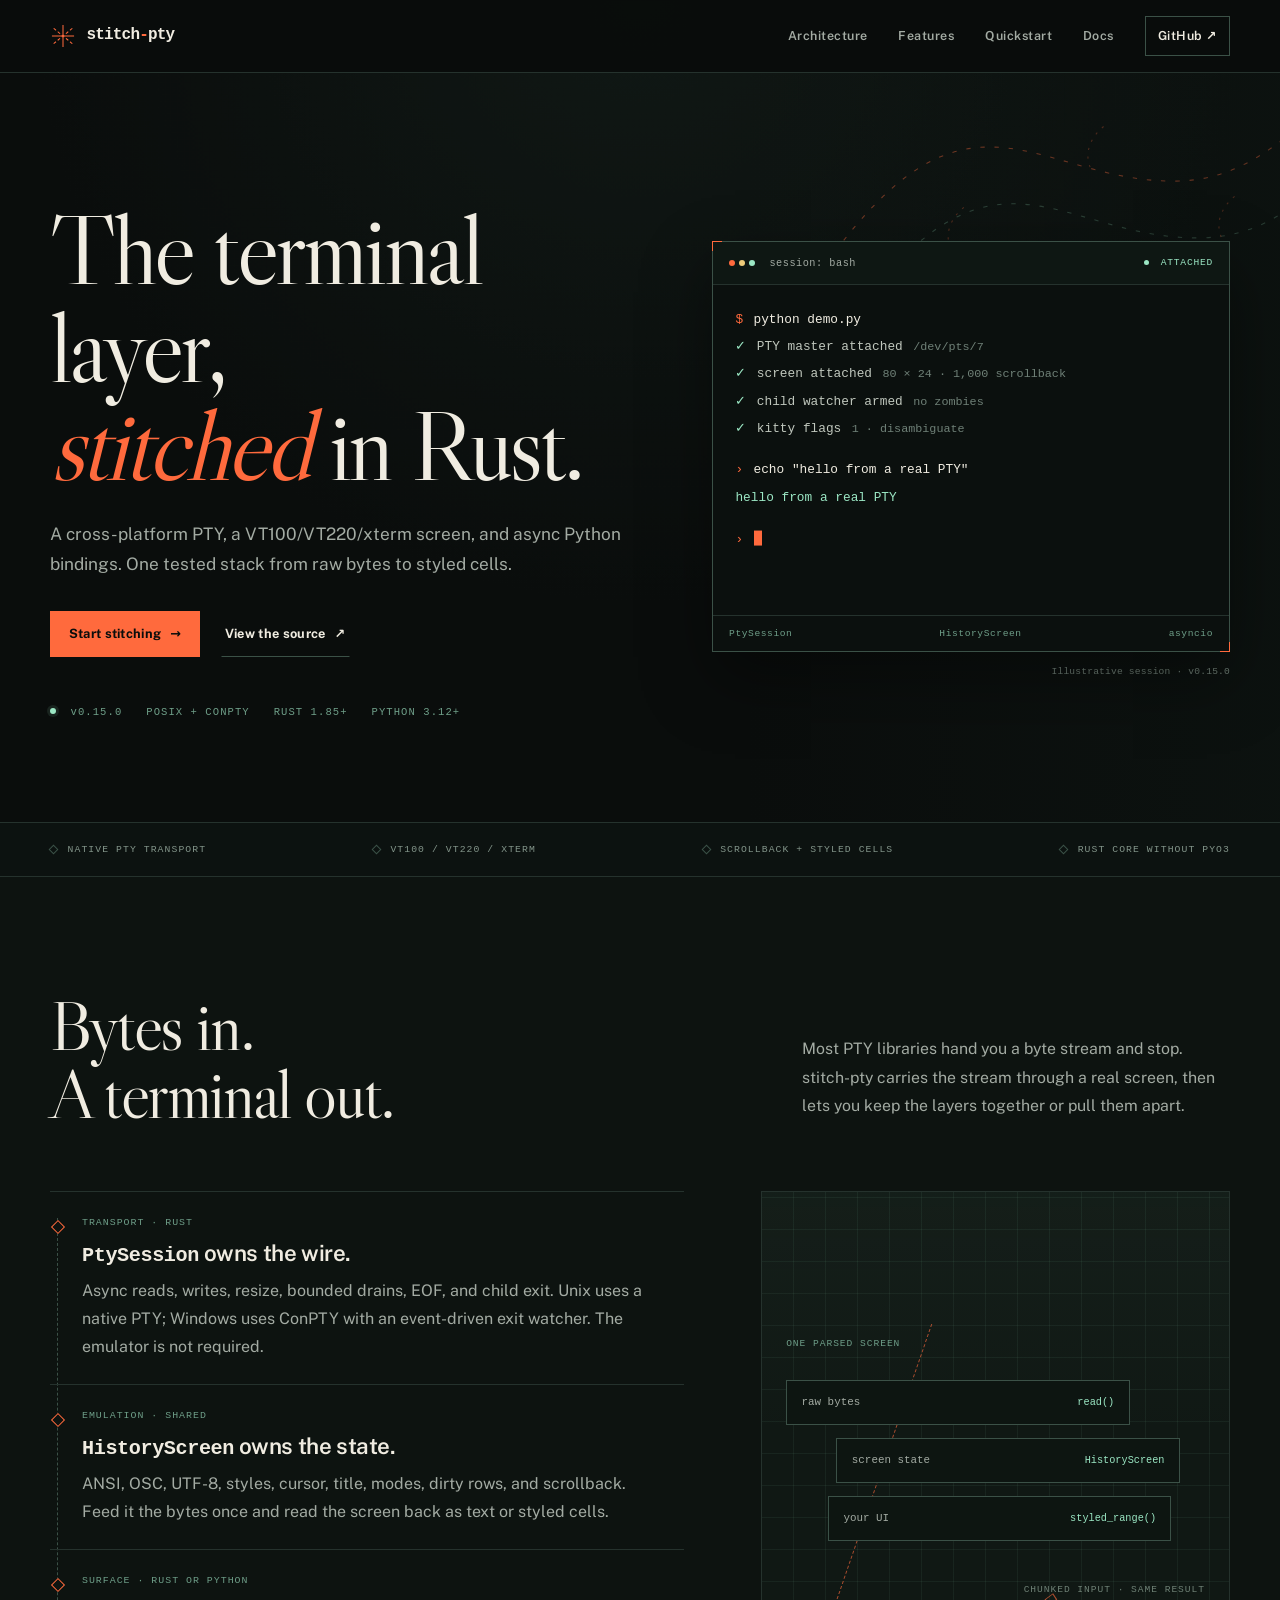
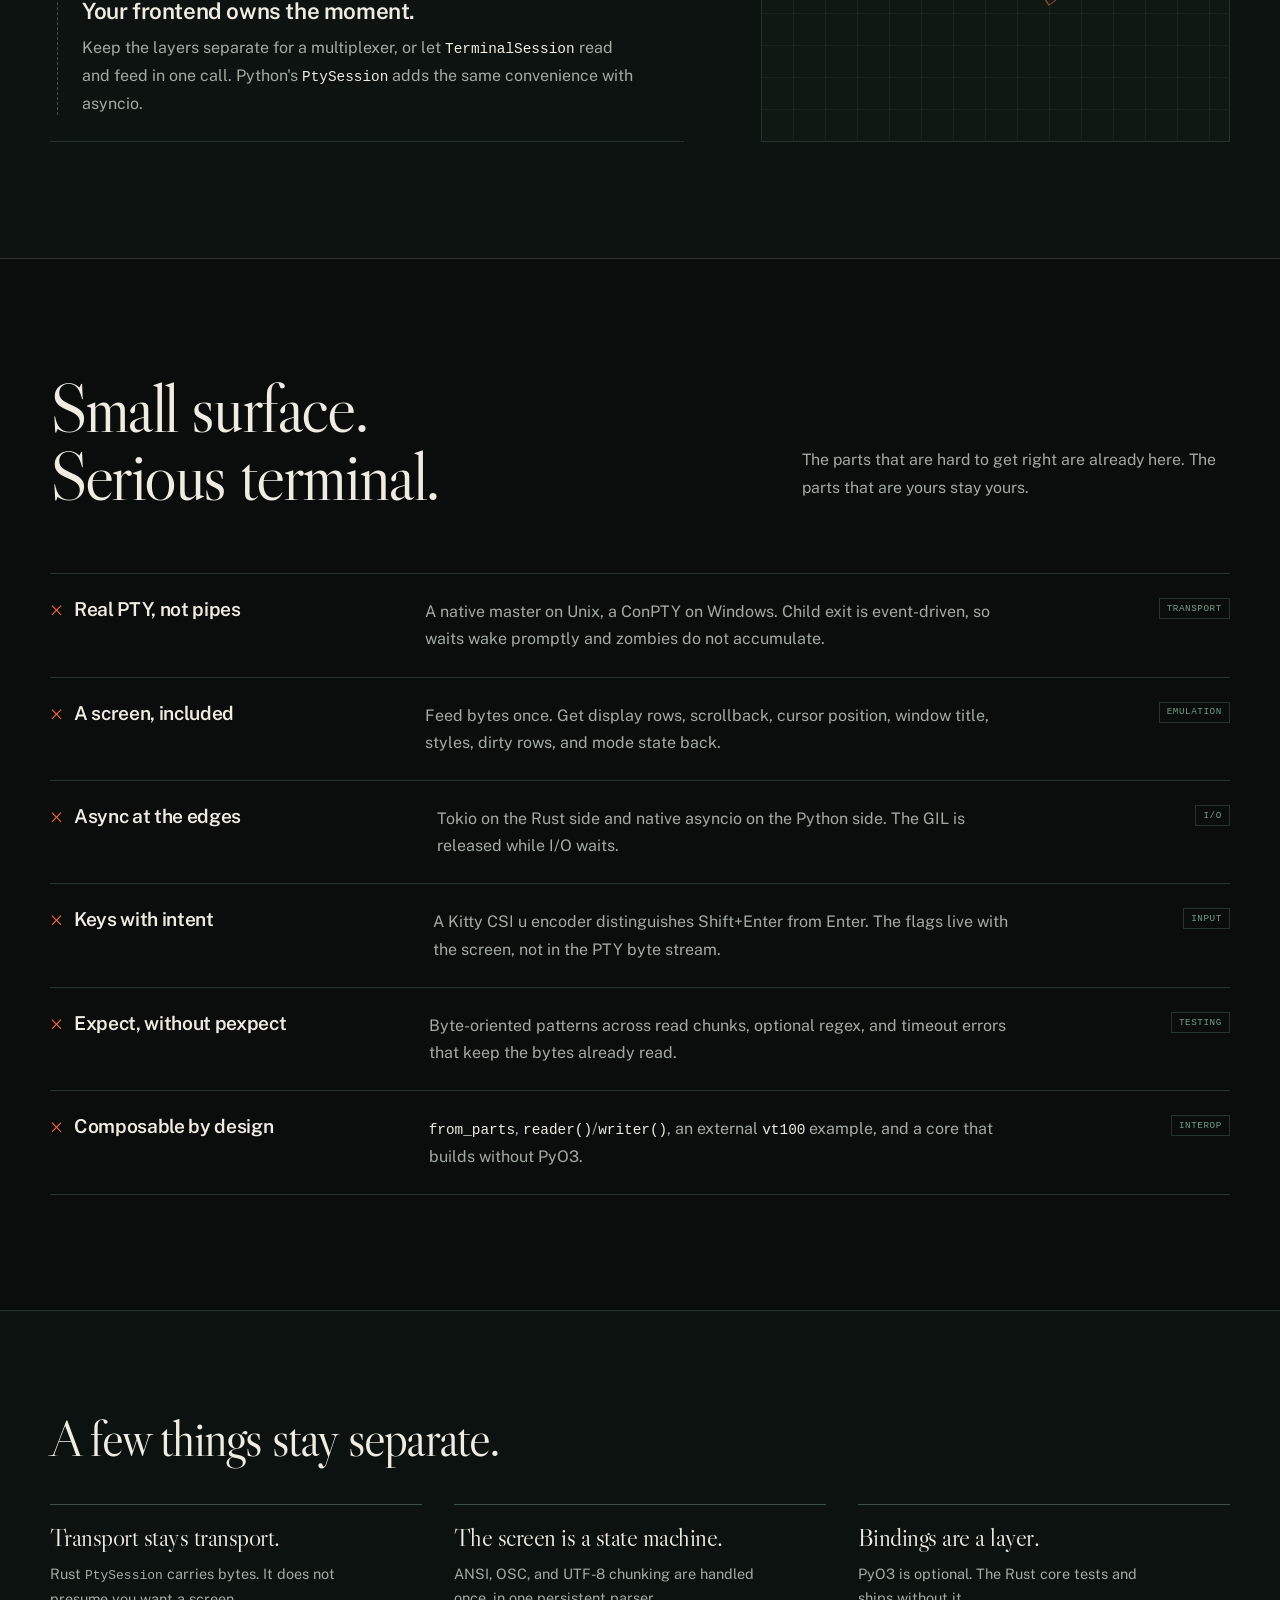
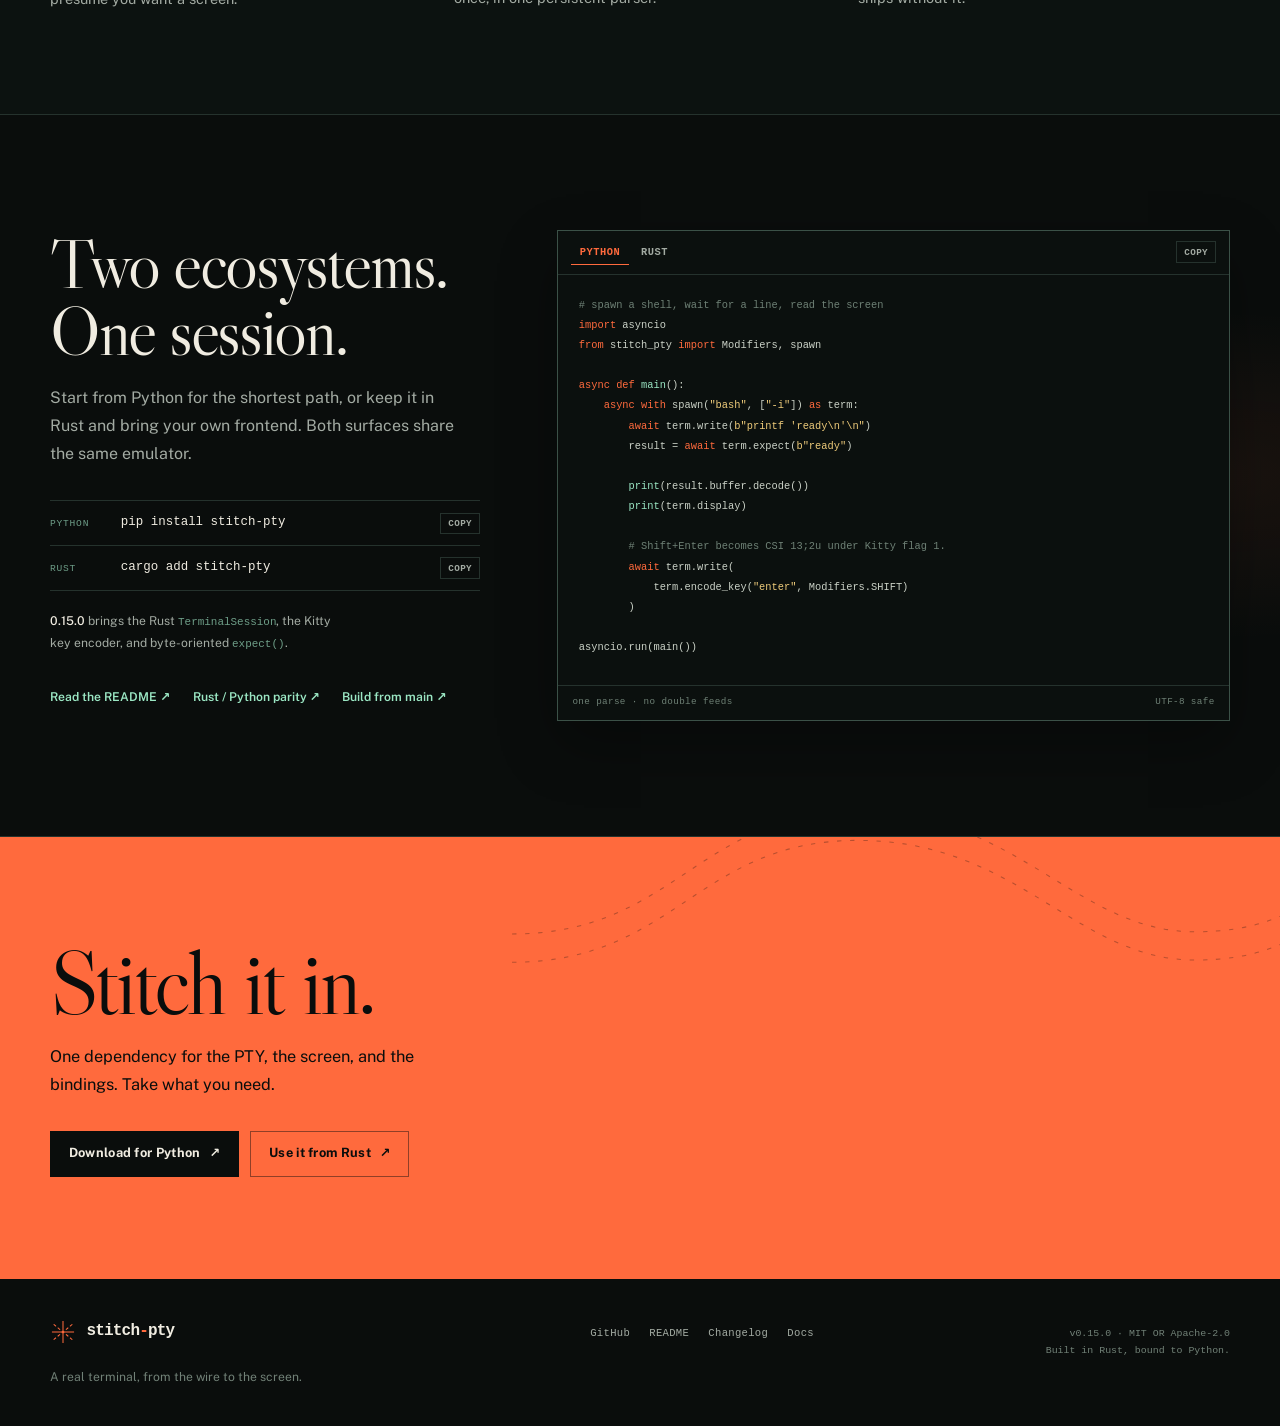
==== commit b959036f: "docs(site): update landing page for 0.15.0" ====
--- a/site/index.html
+++ b/site/index.html
@@ -60,7 +60,8 @@
             <a class="button button-quiet" href="https://github.com/opticsWolf/stitch-pty">View the source <span aria-hidden="true">↗</span></a>
           </div>
           <div class="hero-meta">
-            <span><i class="signal" aria-hidden="true"></i> POSIX + ConPTY</span>
+            <span class="version"><i class="signal" aria-hidden="true"></i> v0.15.0</span>
+            <span>POSIX + ConPTY</span>
             <span>Rust 1.85+</span>
             <span>Python 3.12+</span>
           </div>
@@ -89,7 +90,7 @@
               <span>asyncio</span>
             </div>
           </div>
-          <p class="terminal-caption">Illustrative session · APIs shown are on <code>main</code></p>
+          <p class="terminal-caption">Illustrative session · v0.15.0</p>
         </div>
       </div>
     </section>
@@ -199,7 +200,7 @@
               A Kitty CSI u encoder distinguishes Shift+Enter from Enter. The
               flags live with the screen, not in the PTY byte stream.
             </p>
-            <span class="feature-tag">input · 0.12+</span>
+            <span class="feature-tag">input</span>
           </article>
           <article class="feature">
             <h3><i class="stitch-mark" aria-hidden="true"></i> Expect, without pexpect</h3>
@@ -207,7 +208,7 @@
               Byte-oriented patterns across read chunks, optional regex, and
               timeout errors that keep the bytes already read.
             </p>
-            <span class="feature-tag">testing · 0.15+</span>
+            <span class="feature-tag">testing</span>
           </article>
           <article class="feature">
             <h3><i class="stitch-mark" aria-hidden="true"></i> Composable by design</h3>
@@ -216,7 +217,7 @@
               an external <code>vt100</code> example, and a core that builds
               without PyO3.
             </p>
-            <span class="feature-tag">interop · 0.13+</span>
+            <span class="feature-tag">interop</span>
           </article>
         </div>
       </div>
@@ -266,8 +267,8 @@
             </div>
 
             <p class="version-note">
-              PyPI and crates.io currently serve <strong>0.10.7</strong>. The
-              snippets below use APIs available on <code>main</code>.
+              <strong>0.15.0</strong> brings the Rust <code>TerminalSession</code>,
+              the Kitty key encoder, and byte-oriented <code>expect()</code>.
             </p>
 
             <div class="quick-links">
@@ -378,7 +379,7 @@
         <a href="https://github.com/opticsWolf/stitch-pty/blob/main/CHANGELOG.md">Changelog</a>
         <a href="https://github.com/opticsWolf/stitch-pty/tree/main/docs">Docs</a>
       </nav>
-      <p class="footer-legal">MIT OR Apache-2.0<br><span>Built in Rust, bound to Python.</span></p>
+      <p class="footer-legal">v0.15.0 · MIT OR Apache-2.0<br><span>Built in Rust, bound to Python.</span></p>
     </div>
   </footer>
 
--- a/site/styles.css
+++ b/site/styles.css
@@ -356,6 +356,8 @@
   text-transform: uppercase;
 }
 
+.hero-meta .version { text-transform: none; }
+
 .signal {
   display: inline-block;
   width: 6px;
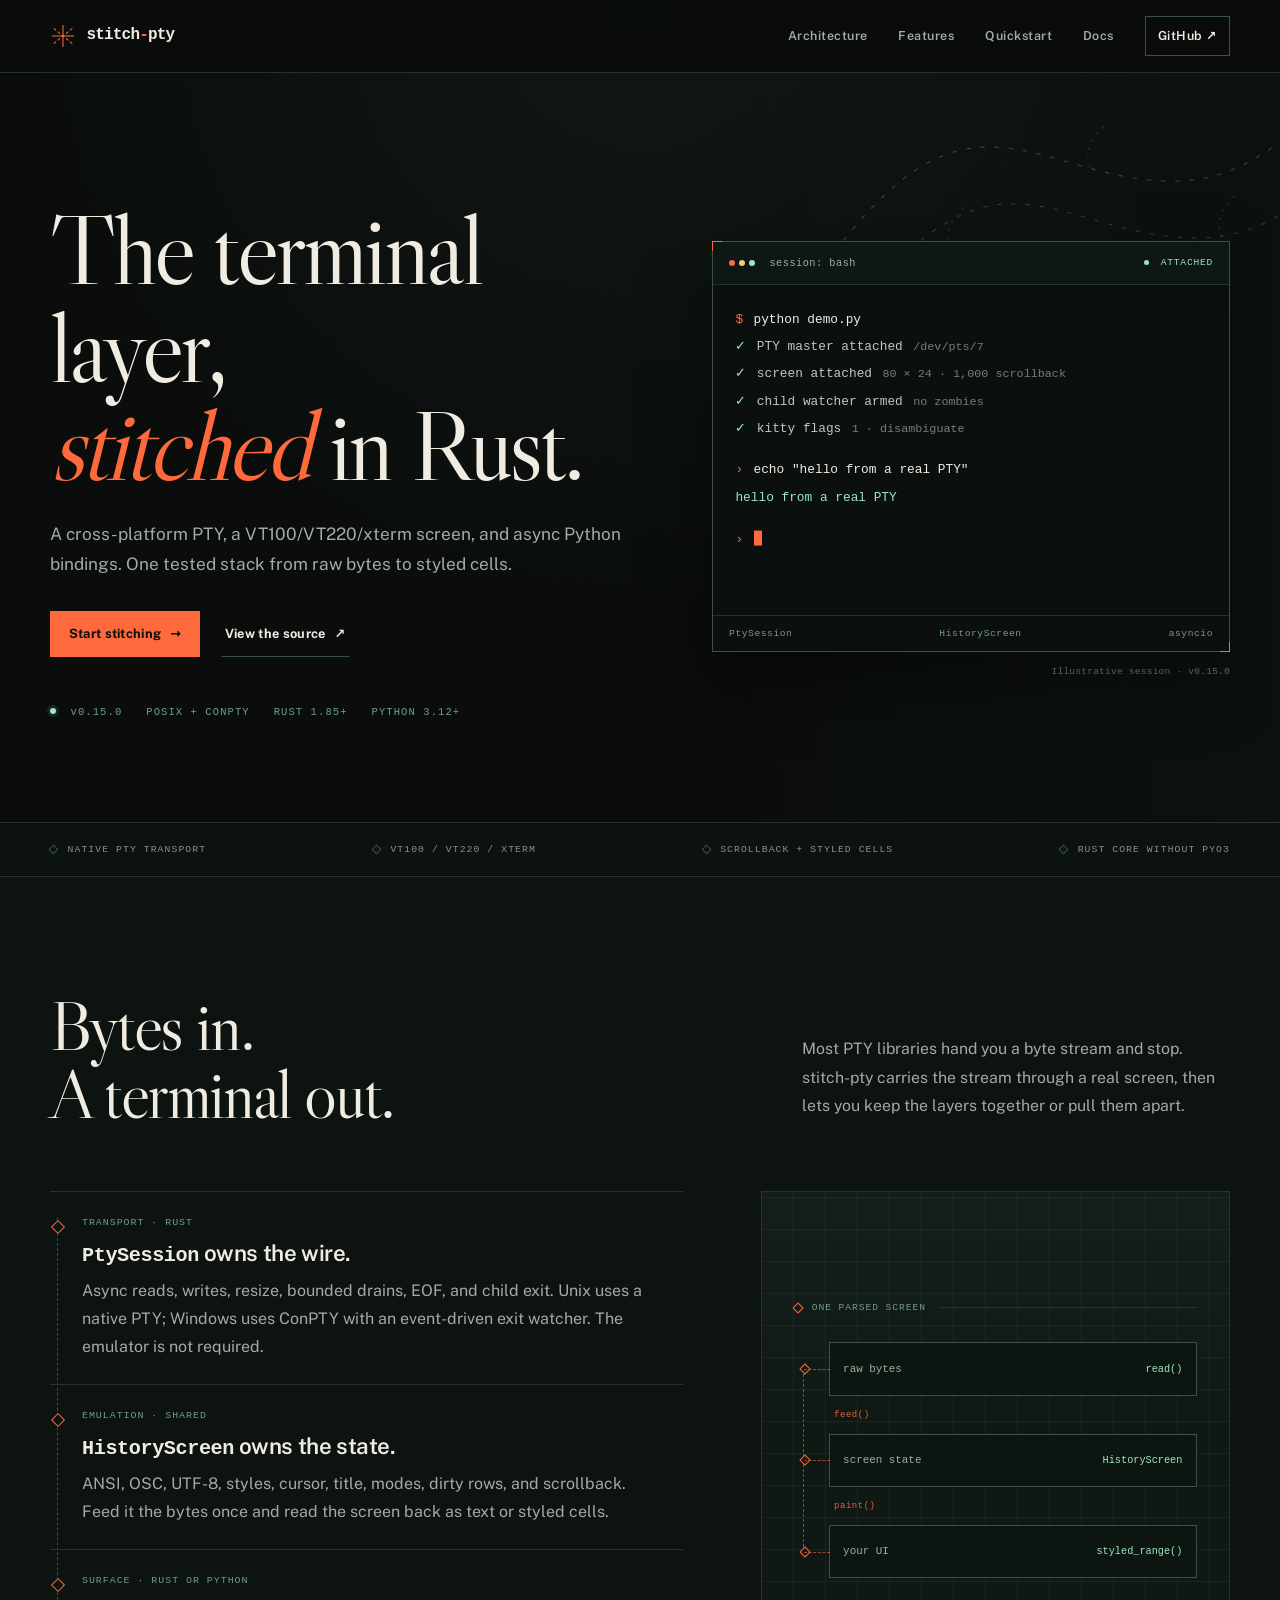
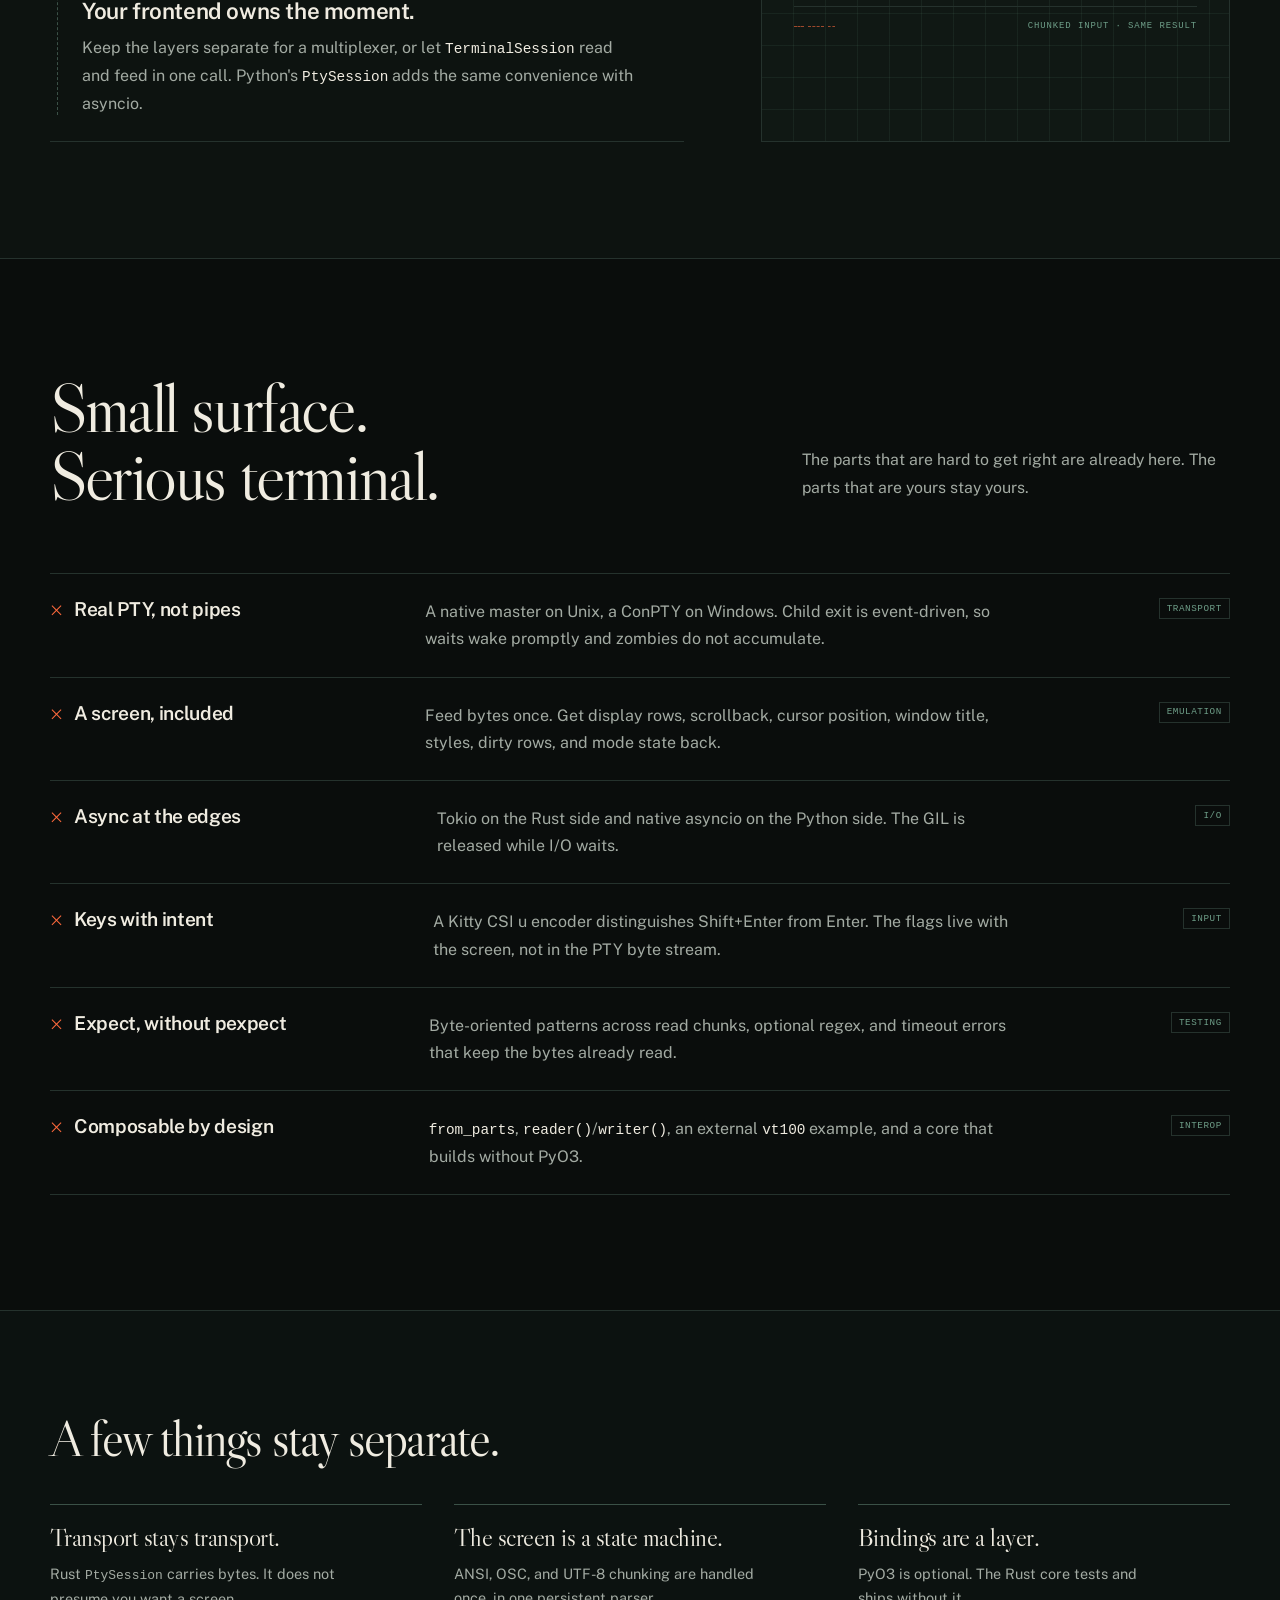
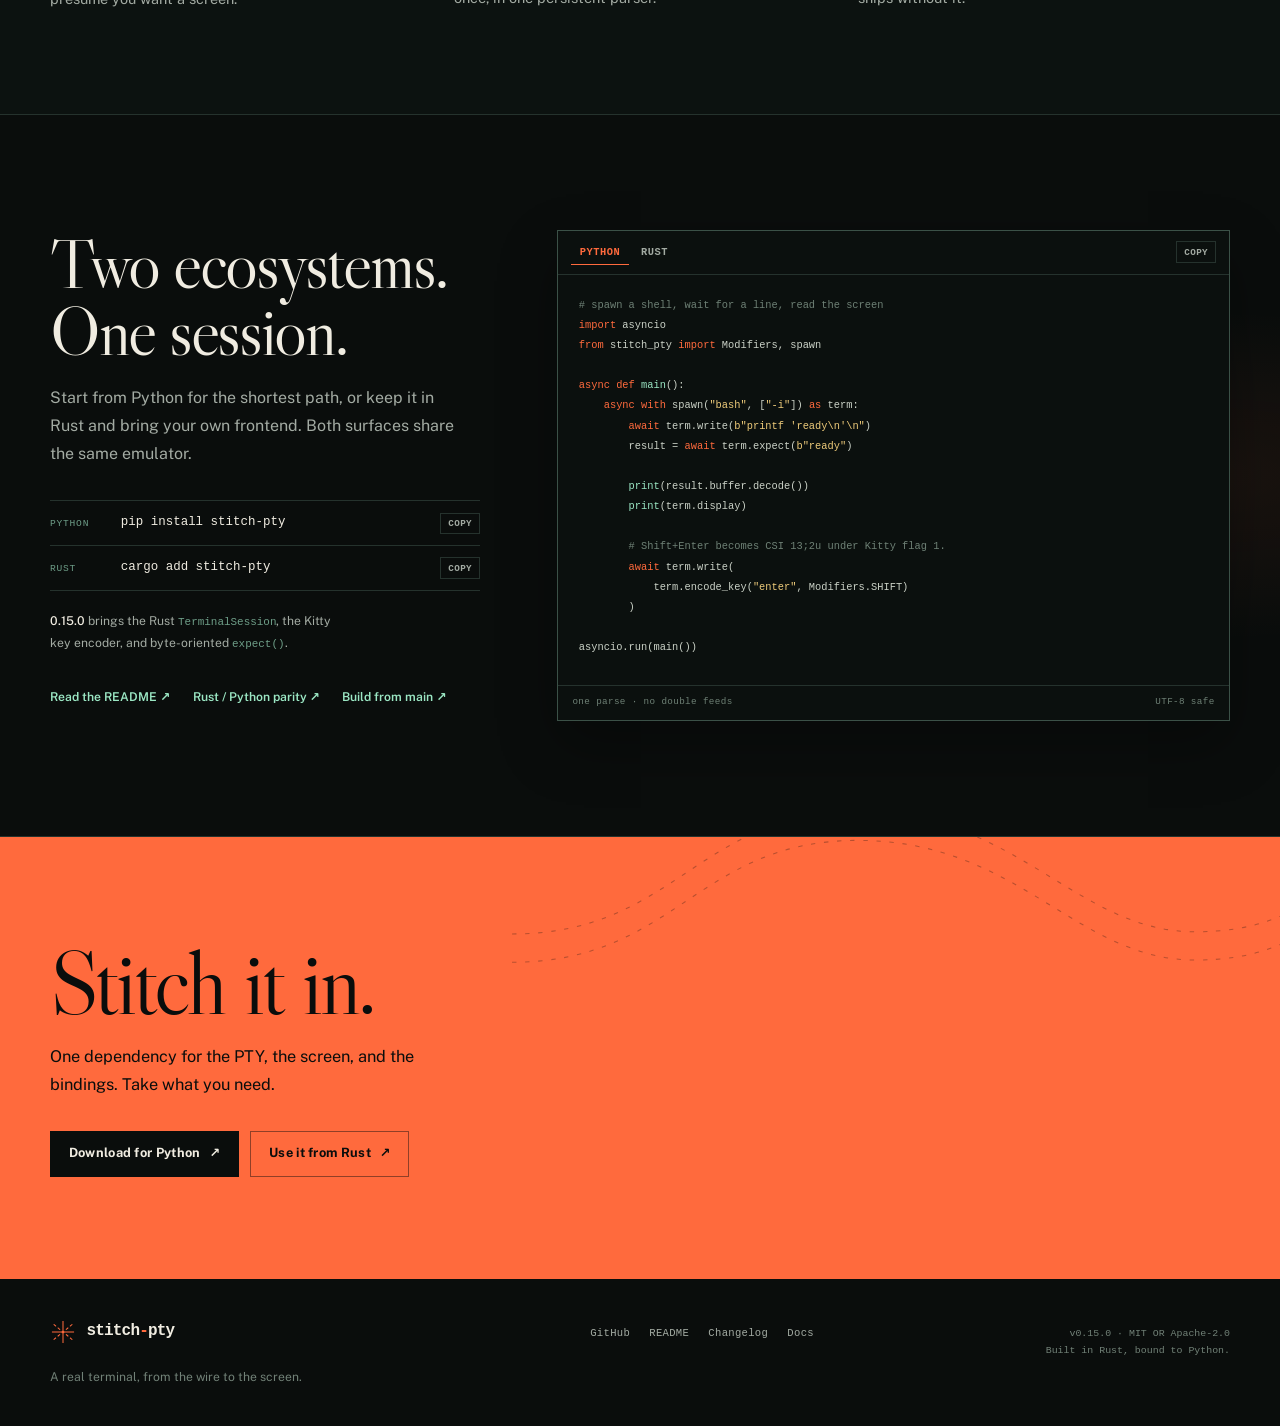
==== commit 55e03d5a: "fix(site): align the architecture flow diagram" ====
--- a/site/index.html
+++ b/site/index.html
@@ -147,12 +147,29 @@
           </div>
 
           <div class="diagram" aria-hidden="true">
-            <span class="diagram-label">one parsed screen</span>
-            <div class="diagram-node node-a"><span>raw bytes</span><code>read()</code></div>
-            <div class="diagram-node node-b"><span>screen state</span><code>HistoryScreen</code></div>
-            <div class="diagram-node node-c"><span>your UI</span><code>styled_range()</code></div>
-            <div class="diagram-stitch"></div>
-            <span class="diagram-note">chunked input · same result</span>
+            <div class="diagram-head">
+              <span class="diagram-label">one parsed screen</span>
+            </div>
+            <div class="diagram-flow">
+              <div class="diagram-node">
+                <span>raw bytes</span>
+                <code>read()</code>
+              </div>
+              <span class="diagram-link">feed()</span>
+              <div class="diagram-node">
+                <span>screen state</span>
+                <code>HistoryScreen</code>
+              </div>
+              <span class="diagram-link">paint()</span>
+              <div class="diagram-node">
+                <span>your UI</span>
+                <code>styled_range()</code>
+              </div>
+            </div>
+            <div class="diagram-foot">
+              <span class="chunk-marks"><i></i><i></i><i></i></span>
+              <span class="diagram-note">chunked input · same result</span>
+            </div>
           </div>
         </div>
       </div>
--- a/site/styles.css
+++ b/site/styles.css
@@ -681,8 +681,11 @@
   display: flex;
   flex-direction: column;
   justify-content: center;
+  justify-self: center;
+  width: 100%;
+  max-width: 34rem;
   min-height: 390px;
-  padding: 2rem 1.5rem;
+  padding: clamp(1.5rem, 3vw, 2rem);
   overflow: hidden;
   border: 1px solid var(--line);
   background:
@@ -692,10 +695,22 @@
     var(--panel);
 }
 
+.diagram-head {
+  display: flex;
+  align-items: center;
+  gap: .85rem;
+  margin-bottom: 1.7rem;
+}
+
+.diagram-head::after {
+  flex: 1;
+  height: 1px;
+  content: "";
+  background: var(--line);
+}
+
 .diagram-label,
 .diagram-note {
-  position: relative;
-  z-index: 2;
   color: var(--mint-dim);
   font-family: var(--mono);
   font-size: .6rem;
@@ -703,28 +718,70 @@
   text-transform: uppercase;
 }
 
-.diagram-label { margin-bottom: 1.8rem; }
-
-.diagram-note {
-  margin-top: 1.8rem;
-  color: #6e8075;
-  text-align: right;
+.diagram-label {
+  display: inline-flex;
+  align-items: center;
+  gap: .6rem;
+}
+
+.diagram-label::before {
+  width: 6px;
+  height: 6px;
+  content: "";
+  border: 1px solid var(--orange);
+  transform: rotate(45deg);
+}
+
+.diagram-flow {
+  --node-h: 3.35rem;
+  --node-indent: 2.15rem;
+  --rail-x: .55rem;
+  position: relative;
+  padding-left: var(--node-indent);
+}
+
+.diagram-flow::before {
+  position: absolute;
+  top: calc(var(--node-h) / 2);
+  bottom: calc(var(--node-h) / 2);
+  left: var(--rail-x);
+  content: "";
+  border-left: 1px dashed rgba(255, 106, 61, .58);
 }
 
 .diagram-node {
   position: relative;
-  z-index: 2;
-  display: flex;
-  align-items: baseline;
-  justify-content: space-between;
-  gap: 1rem;
-  width: 82%;
-  margin: 0 0 .8rem;
-  padding: .8rem .9rem;
+  display: grid;
+  grid-template-columns: minmax(0, 1fr) auto;
+  align-items: center;
+  gap: .75rem;
+  min-height: var(--node-h);
+  padding: .78rem .85rem;
   border: 1px solid var(--line-bright);
   background: #0d1511;
   font-family: var(--mono);
   font-size: .68rem;
+}
+
+.diagram-node::before {
+  position: absolute;
+  top: 50%;
+  left: calc(var(--rail-x) - var(--node-indent) - 3px);
+  width: 6px;
+  height: 6px;
+  content: "";
+  border: 1px solid var(--orange);
+  background: var(--panel);
+  transform: translateY(-50%) rotate(45deg);
+}
+
+.diagram-node::after {
+  position: absolute;
+  top: 50%;
+  left: calc(var(--rail-x) - var(--node-indent));
+  width: calc(var(--node-indent) - var(--rail-x));
+  content: "";
+  border-top: 1px dashed rgba(255, 106, 61, .58);
 }
 
 .diagram-node span {
@@ -736,31 +793,53 @@
   font-size: .64rem;
 }
 
-.node-a { align-self: flex-start; }
-.node-b { align-self: flex-end; margin-right: 6%; }
-.node-c { align-self: flex-start; margin-left: 10%; }
-
-.diagram-stitch {
-  position: absolute;
-  z-index: 1;
-  top: 24%;
-  right: 28%;
-  bottom: 26%;
-  left: 26%;
-  border-left: 1px dashed var(--orange);
-  transform: skewX(-19deg);
-  opacity: .65;
-}
-
-.diagram-stitch::after {
-  position: absolute;
-  right: -4px;
-  bottom: -5px;
+.diagram-link {
+  display: flex;
+  align-items: center;
+  min-height: 2.35rem;
+  padding-left: .35rem;
+  color: var(--orange);
+  font-family: var(--mono);
+  font-size: .56rem;
+  letter-spacing: .06em;
+  opacity: .9;
+}
+
+.diagram-foot {
+  display: flex;
+  align-items: center;
+  justify-content: space-between;
+  gap: 1rem;
+  margin-top: 1.7rem;
+  padding-top: .8rem;
+  border-top: 1px solid var(--line);
+}
+
+.chunk-marks {
+  display: flex;
+  align-items: center;
+  gap: 4px;
+}
+
+.chunk-marks i {
+  display: block;
+  width: 10px;
+  border-top: 1px dashed var(--orange);
+  opacity: .6;
+}
+
+.chunk-marks i:nth-child(2) {
+  width: 16px;
+}
+
+.chunk-marks i:nth-child(3) {
   width: 7px;
-  height: 7px;
-  content: "";
-  border: 1px solid var(--orange);
-  transform: rotate(45deg);
+}
+
+.diagram-note {
+  color: var(--mint-dim);
+  font-size: .56rem;
+  text-align: right;
 }
 
 /* Feature ledger */
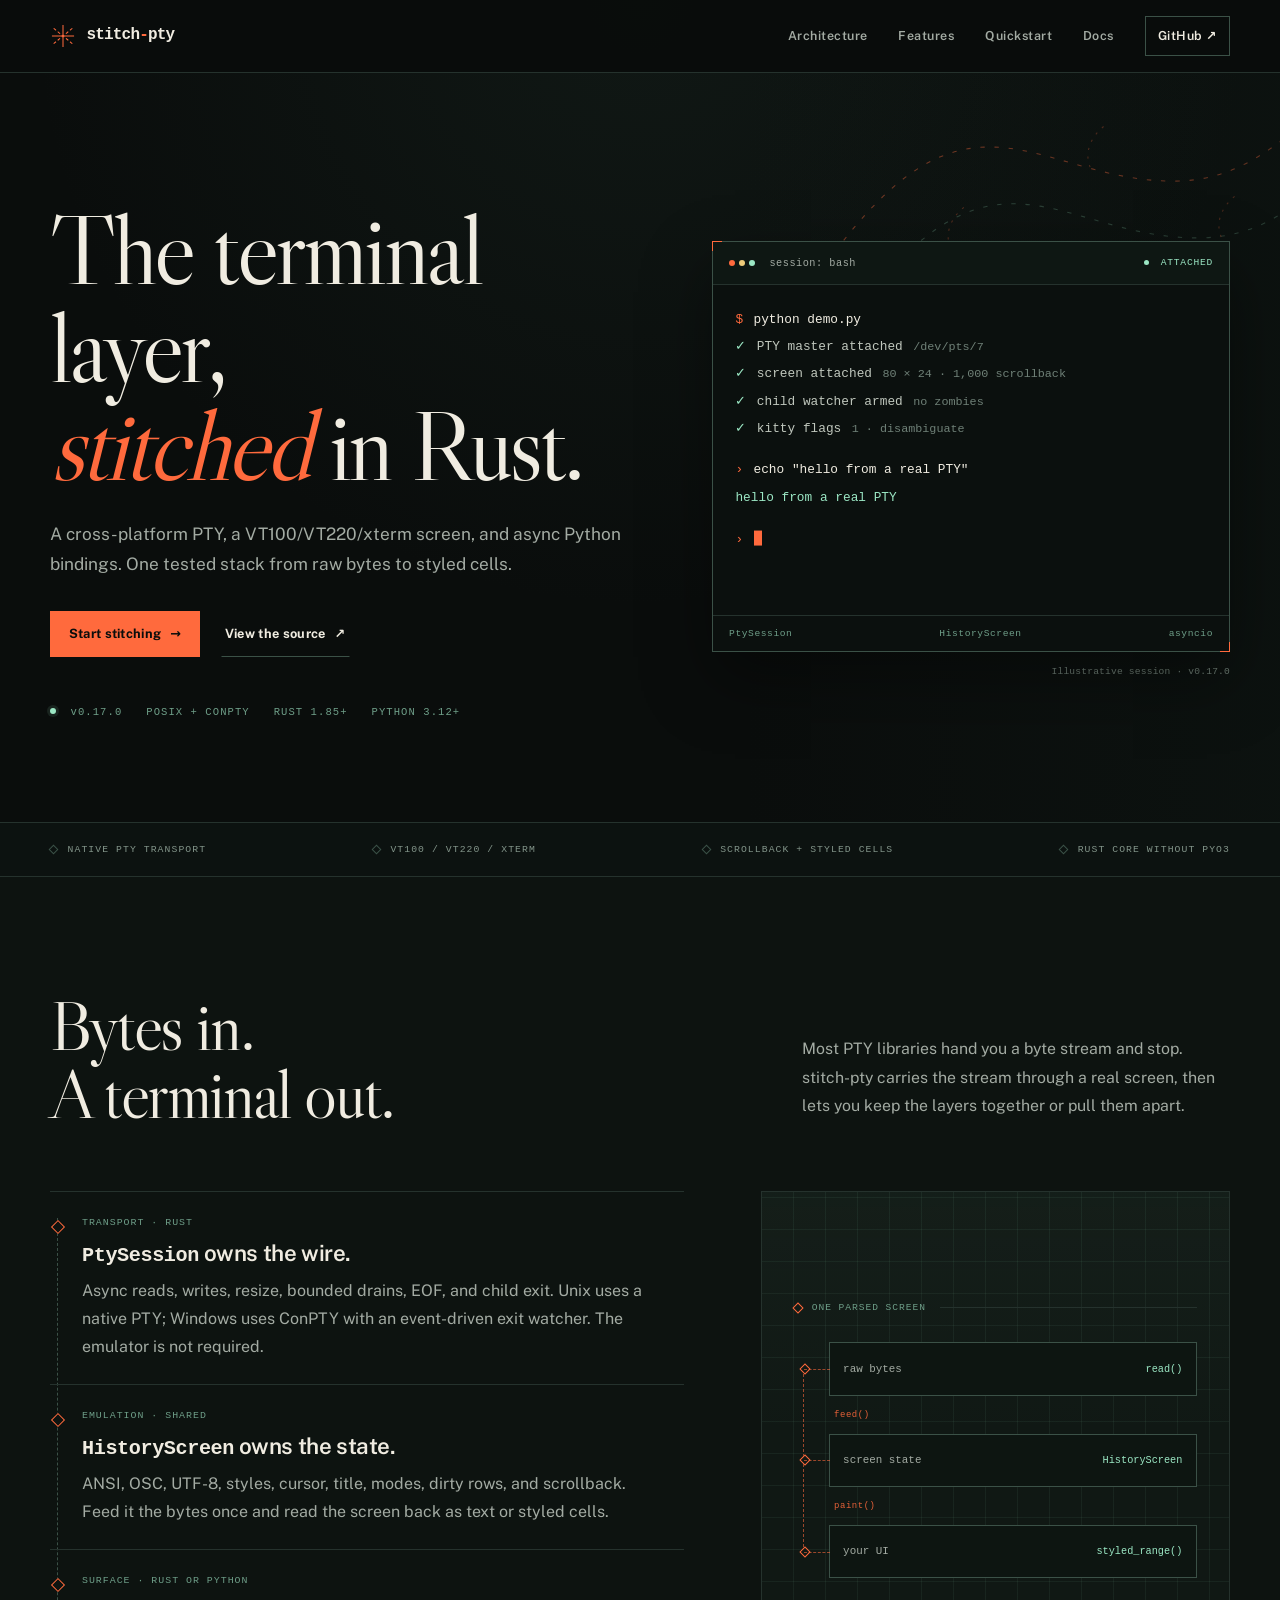
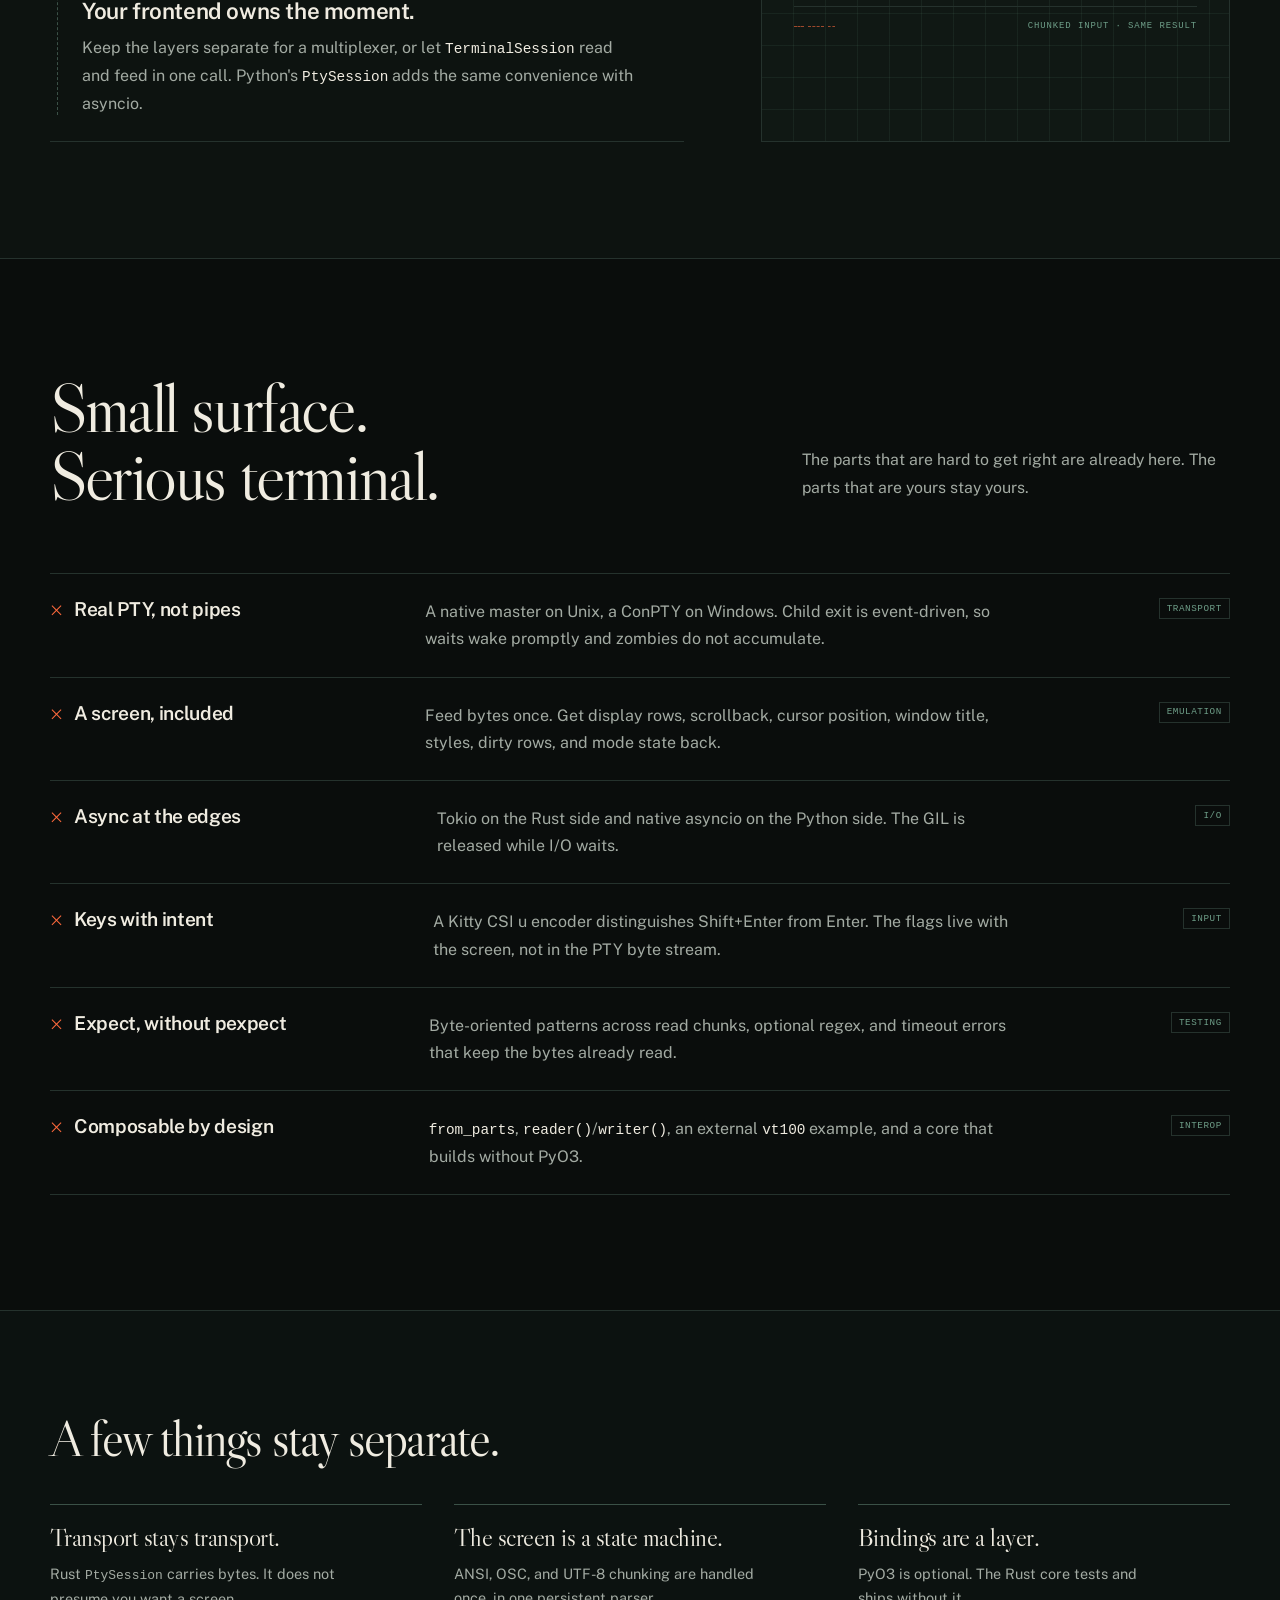
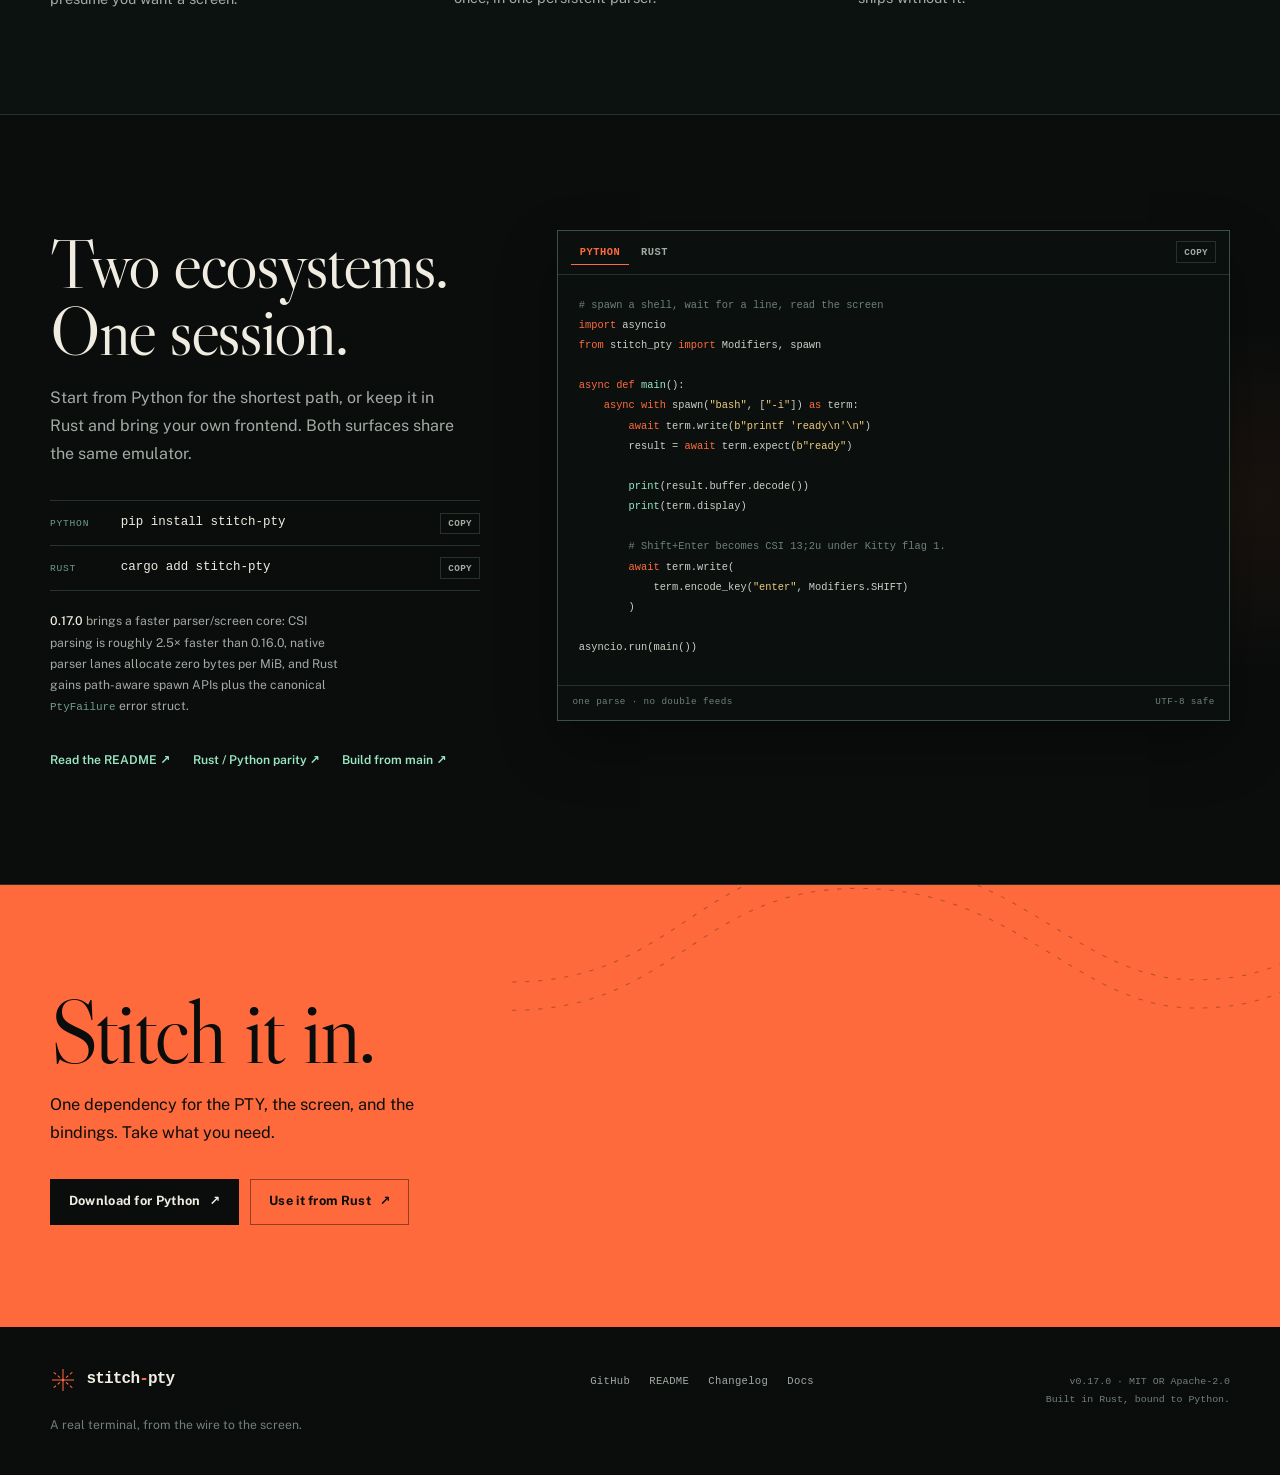
==== commit dfbc78ba: "docs(site): update version to 0.17.0 Refresh the landing page version badge, caption, release note, " ====
--- a/site/index.html
+++ b/site/index.html
@@ -60,7 +60,7 @@
             <a class="button button-quiet" href="https://github.com/opticsWolf/stitch-pty">View the source <span aria-hidden="true">↗</span></a>
           </div>
           <div class="hero-meta">
-            <span class="version"><i class="signal" aria-hidden="true"></i> v0.15.0</span>
+            <span class="version"><i class="signal" aria-hidden="true"></i> v0.17.0</span>
             <span>POSIX + ConPTY</span>
             <span>Rust 1.85+</span>
             <span>Python 3.12+</span>
@@ -90,7 +90,7 @@
               <span>asyncio</span>
             </div>
           </div>
-          <p class="terminal-caption">Illustrative session · v0.15.0</p>
+          <p class="terminal-caption">Illustrative session · v0.17.0</p>
         </div>
       </div>
     </section>
@@ -284,8 +284,10 @@
             </div>
 
             <p class="version-note">
-              <strong>0.15.0</strong> brings the Rust <code>TerminalSession</code>,
-              the Kitty key encoder, and byte-oriented <code>expect()</code>.
+              <strong>0.17.0</strong> brings a faster parser/screen core: CSI parsing
+              is roughly 2.5× faster than 0.16.0, native parser lanes allocate
+              zero bytes per MiB, and Rust gains path-aware spawn APIs plus the
+              canonical <code>PtyFailure</code> error struct.
             </p>
 
             <div class="quick-links">
@@ -396,7 +398,7 @@
         <a href="https://github.com/opticsWolf/stitch-pty/blob/main/CHANGELOG.md">Changelog</a>
         <a href="https://github.com/opticsWolf/stitch-pty/tree/main/docs">Docs</a>
       </nav>
-      <p class="footer-legal">v0.15.0 · MIT OR Apache-2.0<br><span>Built in Rust, bound to Python.</span></p>
+      <p class="footer-legal">v0.17.0 · MIT OR Apache-2.0<br><span>Built in Rust, bound to Python.</span></p>
     </div>
   </footer>
 
